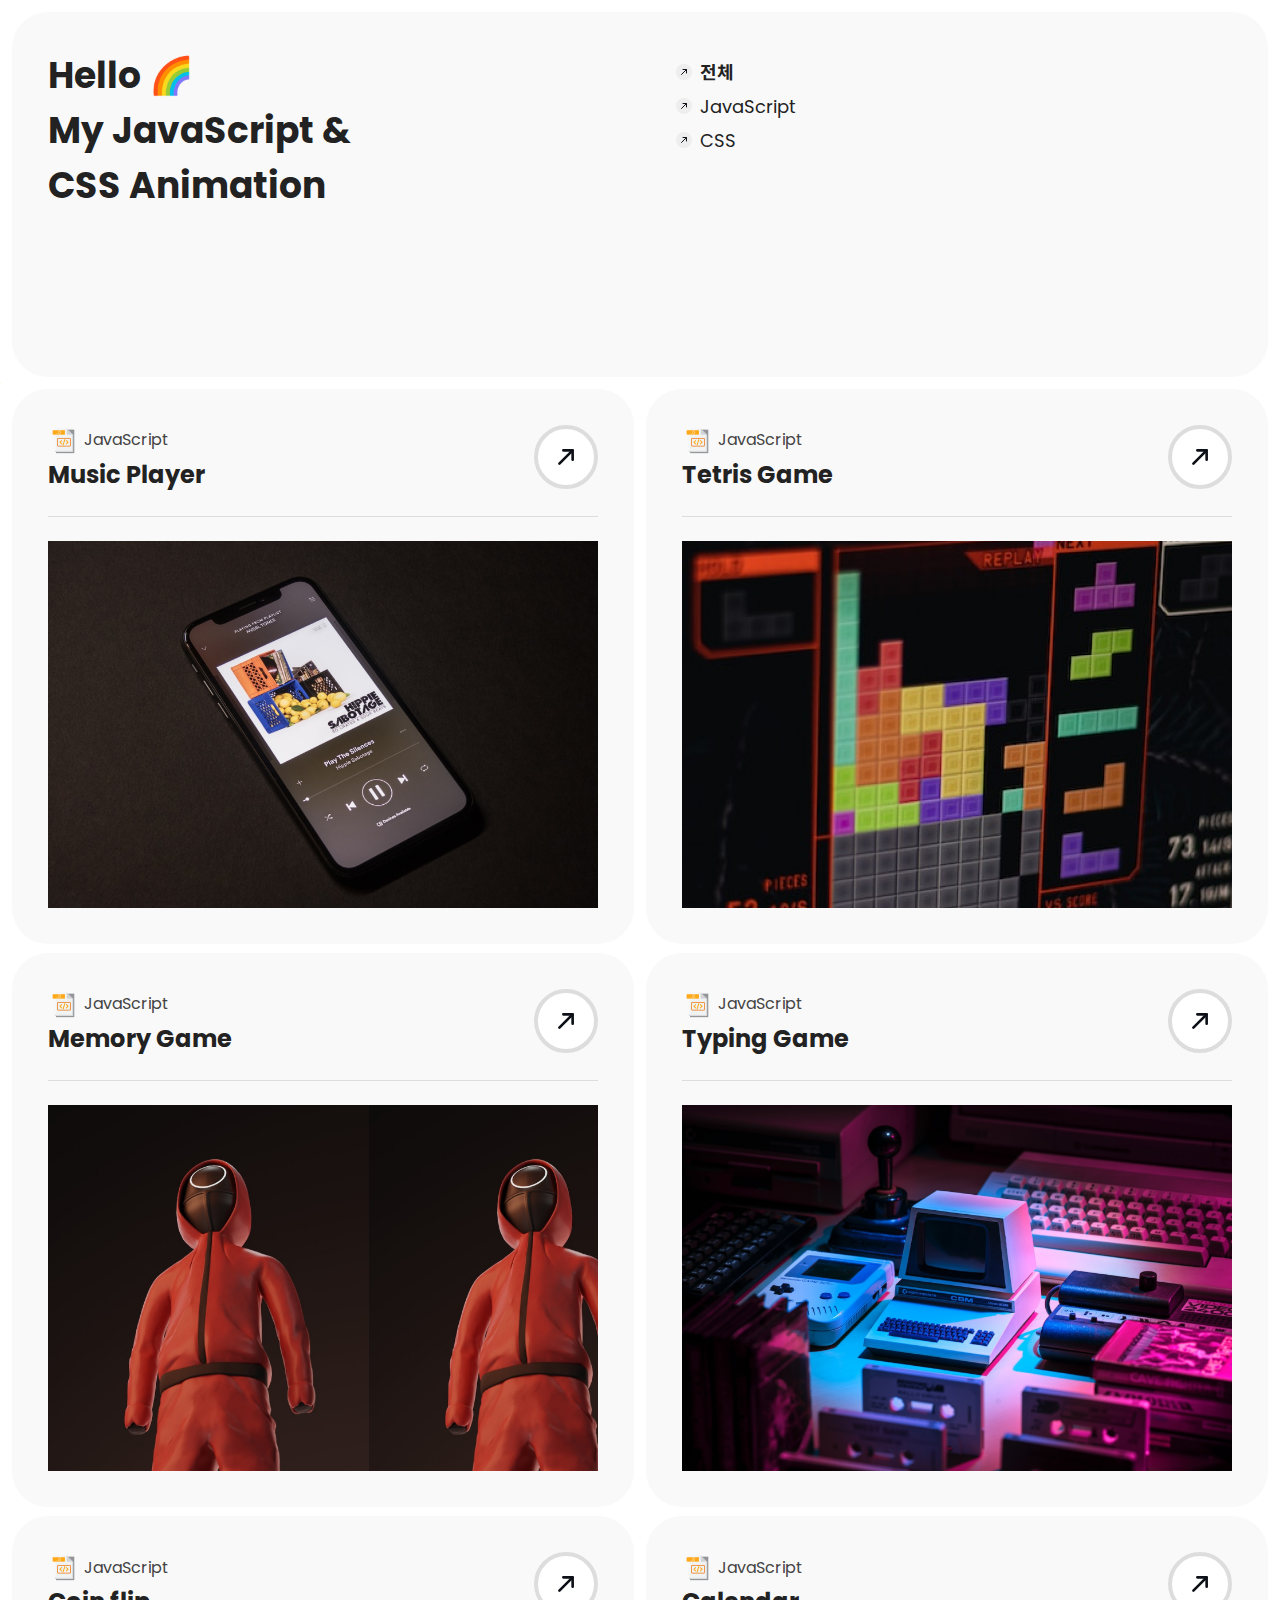
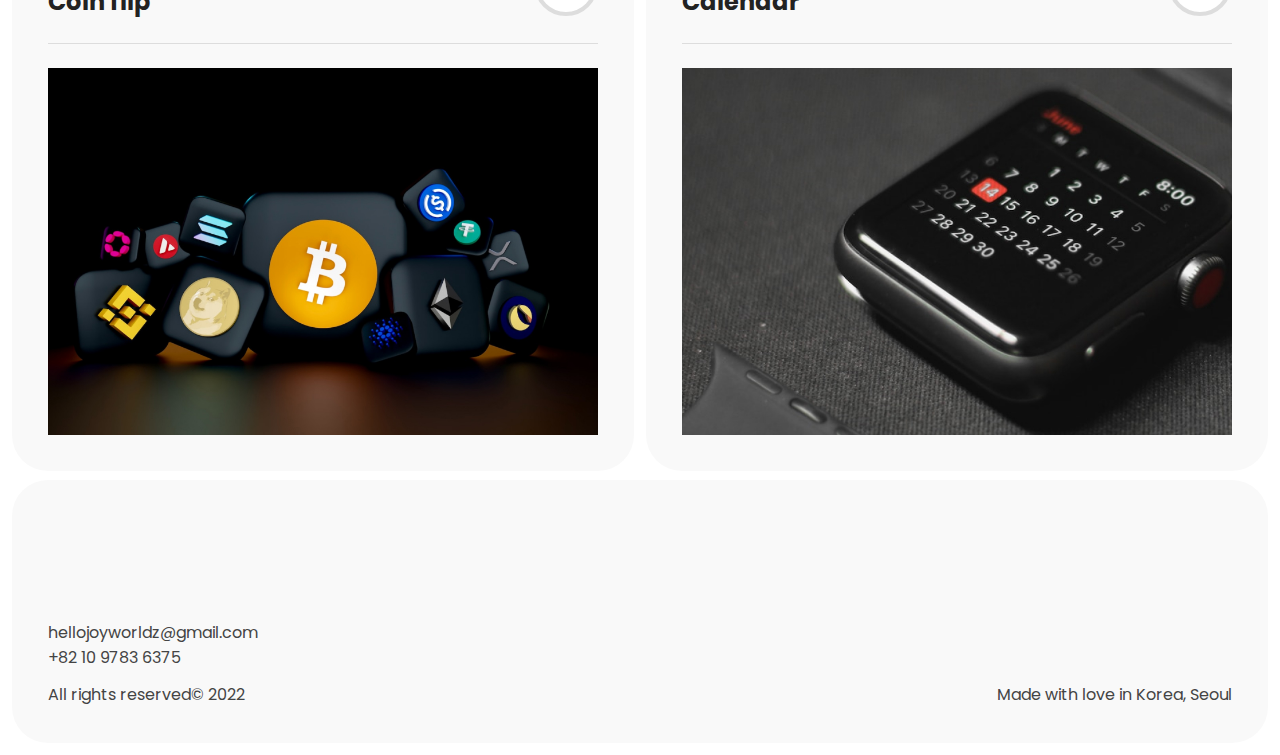
==== jscss/index.html @ 2ea0b948 "22.12.08 15:42" ====
<!DOCTYPE html>
<html lang="ko">
<head>
    <meta charset="UTF-8">
    <meta http-equiv="X-UA-Compatible" content="IE=edge">
    <meta name="viewport" content="width=device-width, initial-scale=1.0">
    <title>JS&CSS 사이트 | 곽선아</title>
    <link rel="shortcut icon" href="favicon.ico" type="image/x-icon">
    <link rel="stylesheet" href="./assets/css/reset.css">
    <link rel="stylesheet" href="./assets/css/common.css">
    <link rel="stylesheet" href="./assets/css/response.css">
</head>
<body>
    <header class="header">
        <h1 class="header__logo">Hello 🌈<br/>My JavaScript &<br/>CSS Animation</h1>
        <!--
        <div class="header__desc">
            <p class="item">작업물 완료 기간(사이트 오픈)은 짧게는 1개월 미만, 길게는 6개월 이상입니다.</p>
            <p class="item">실질적인 작업 기간은 1-5일 이내입니다.</p>
            <p class="item">실무에서 100% 참여한 신규 작업물만 나열하였습니다.</p>
        </div>-->
        <nav class="gnb">
            <div class="gnb__list js-filters-group js-button-group">
                <button type="button" data-filter="*" class="gnb__item active" >전체</button>
                <button type="button" data-filter=".javascript" class="gnb__item" >JavaScript</button>
                <button type="button" data-filter=".css" class="gnb__item" >CSS</button>
            </div>
        </nav>
    </header>

    <main class="main">
        <section class="card__list--type01">
            <h2 class="screenHide">작업물 리스트</h2>
            <ul class="card__list js-list">
                <li class="card__item js-item js" data-category="js">
                    <a href="">
                        <div class="card__header">
                            <span class="card__cate"><i class="cm-icon cm-icon--js"></i> JavaScript</span>
                            <strong class="card__tit">Music Player</strong>
                            <span class="card__view">바로가기</span>
                        </div>
                        <div class="card__body">
                            <div class="card__thumb">
                                <img class="card__thumbImg" src="./assets/img/mainSite__js01.jpg" width="960" height="864074" alt="">
                            </div>
                        </div>
                    </a>
                </li>
                <li class="card__item js-item js" data-category="js">
                    <a href="">
                        <div class="card__header">
                            <span class="card__cate"><i class="cm-icon cm-icon--js"></i> JavaScript</span>
                            <strong class="card__tit">Tetris Game</strong>
                            <span class="card__view">바로가기</span>
                        </div>
                        <div class="card__body">
                            <div class="card__thumb">
                                <img class="card__thumbImg" src="./assets/img/mainSite__js02.jpg" width="960" height="640" alt="">
                            </div>
                        </div>
                    </a>
                </li>
                <li class="card__item js-item js" data-category="js">
                    <a href="">
                        <div class="card__header">
                            <span class="card__cate"><i class="cm-icon cm-icon--js"></i> JavaScript</span>
                            <strong class="card__tit">Memory Game</strong>
                            <span class="card__view">바로가기</span>
                        </div>
                        <div class="card__body">
                            <div class="card__thumb">
                                <img class="card__thumbImg" src="./assets/img/mainSite__js03.jpg" width="960" height="640" alt="">
                            </div>
                        </div>
                    </a>
                </li>
                <li class="card__item js-item js" data-category="js">
                    <a href="">
                        <div class="card__header">
                            <span class="card__cate"><i class="cm-icon cm-icon--js"></i> JavaScript</span>
                            <strong class="card__tit">Typing Game</strong>
                            <span class="card__view">바로가기</span>
                        </div>
                        <div class="card__body">
                            <div class="card__thumb">
                                <img class="card__thumbImg" src="./assets/img/mainSite__js04.jpg" width="960" height="640" alt="">
                            </div>
                        </div>
                    </a>
                </li>
                <li class="card__item js-item js" data-category="js">
                    <a href="">
                        <div class="card__header">
                            <span class="card__cate"><i class="cm-icon cm-icon--js"></i> JavaScript</span>
                            <strong class="card__tit">Coin flip</strong>
                            <span class="card__view">바로가기</span>
                        </div>
                        <div class="card__body">
                            <div class="card__thumb">
                                <img class="card__thumbImg" src="./assets/img/mainSite__js05.jpg" width="960" height="640" alt="">
                            </div>
                        </div>
                    </a>
                </li>
                <li class="card__item js-item js" data-category="js">
                    <a href="">
                        <div class="card__header">
                            <span class="card__cate"><i class="cm-icon cm-icon--js"></i> JavaScript</span>
                            <strong class="card__tit">Calendar</strong>
                            <span class="card__view">바로가기</span>
                        </div>
                        <div class="card__body">
                            <div class="card__thumb">
                                <img class="card__thumbImg" src="./assets/img/mainSite__js06.jpg" width="960" height="640" alt="">
                            </div>
                        </div>
                    </a>
                </li>
            </ul>
        </section>
    </main>

    <footer class="footer">
        <h2 class="footer__header"></h2>
        <div></div>
        <address class="footer__info">
            <span class="item">hellojoyworldz@gmail.com</span>
            <span class="item">+82 10 9783 6375</span>
        </address>
        <div class="footer__copy">
            <span class="item">All rights reserved© 2022</span>
            <span class="item">Made with love in Korea, Seoul</span>
        </div>
    </footer>

    <script src="./assets/js/common.js"></script>
    <script src="./assets/js/global.js"></script>

</body>
</html>
---- jscss/assets/css/common.css ----
@charset "UTF-8";
/* common */
.skipToMain {
  display: block;
  margin-bottom: -1px;
  height: 1px;
  text-align: center;
  overflow: hidden;
}
.skipToMain:focus {
  height: auto;
  margin-bottom: 0;
}

.screenHide {
  position: absolute;
  width: 1px;
  height: 1px;
  line-height: 1px;
  border: 0;
  clip: rect(1px, 1px, 1px 1px);
  overflow: hidden;
}

.in {
  width: 1200px;
  margin: 0 auto;
  box-sizing: border-box;
}

.cm-icon {
  display: inline-block;
  vertical-align: middle;
  width: 32px;
  height: 32px;
  text-indent: -999999px;
  background-repeat: no-repeat;
  background-position: 50% 50%;
  background-size: cover;
}
.cm-icon--react {
  background-image: url(../img/icon_react.png);
}
.cm-icon--vue {
  background-image: url(../img/icon_vue.png);
}
.cm-icon--php {
  background-image: url(../img/icon_php.png);
}
.cm-icon--js {
  background-image: url(../img/icon_js3.png);
}
.cm-icon--css {
  background-image: url(../img/icon_css3.png);
}

/* header */
.header {
  position: relative;
  margin: 12px;
  padding: 36px;
  background: #f9f9f9;
  border-radius: 36px;
  box-sizing: border-box;
}
.header__logo {
  margin-bottom: 128px;
  font-size: 36px;
  color: #222;
}
.header__desc .item {
  position: relative;
  margin-top: 4px;
  padding-left: 24px;
  font-size: 18px;
  color: #444;
}
.header__desc .item::before {
  content: "✓ ";
  position: absolute;
  left: 0;
  font-weight: bold;
  color: #eee;
}

.gnb {
  position: absolute;
  top: 36px;
  left: 50%;
  padding-left: 36px;
}
.gnb__item {
  position: relative;
  display: block;
  margin-top: 16px;
  padding-left: 24px;
  font-size: 18px;
  line-height: 1em;
  color: #222;
  background-color: transparent;
}
.gnb__item::before {
  content: "";
  position: absolute;
  left: 0;
  width: 16px;
  height: 16px;
  background: #eee url(../img/ico--more.svg) no-repeat 50% 50%;
  background-size: 12px 12px;
  border-radius: 50%;
}
.gnb__item.active {
  font-weight: bold;
}

/* footer */
.footer {
  margin: 12px;
  padding: 36px;
  padding-top: 128px;
  background: #f9f9f9;
  border-radius: 36px;
}
.footer__info {
  margin-top: 12px;
}
.footer__info .item {
  display: block;
  font-size: 16px;
  color: #444;
}
.footer__copy {
  display: flex;
  justify-content: space-between;
  margin-top: 12px;
}
.footer__copy .item {
  font-size: 16px;
  color: #444;
}

/* main layout */
/* card list layout */
.card__list--type01 .card__list {
  /*
  display: grid;
  gap: $lyMargin;
  grid-template-rows: repeat(2, minmax(0px, 1fr));
  grid-template-columns: repeat(4, minmax(50px, 1fr));
  */
  margin: -6px 6px;
}
.card__list--type01 .card__item {
  /*
  position: relative;
  grid-area: auto / auto / span 2 / span 2;
  place-self: start;

  width: 100%;
  height: 100%;
  */
  margin: 6px;
  padding: 36px;
  width: calc(50% - 12px);
  background: #f9f9f9;
  border-radius: 36px;
  box-sizing: border-box;
}
.card__list--type01 .card__header {
  position: relative;
  min-height: 64px;
  margin-bottom: 24px;
  padding-bottom: 24px;
  border-bottom: 1px solid #ddd;
}
.card__list--type01 .card__footer {
  margin-top: 24px;
  padding-top: 24px;
  border-top: 1px solid #ddd;
}
.card__list--type01 .card__cate {
  font-size: 16px;
  color: #444;
  line-height: 100%;
}
.card__list--type01 .card__tit {
  display: block;
  font-size: 24px;
  color: #222;
}
.card__list--type01 .card__date {
  display: block;
  font-size: 16px;
  color: #666;
}
.card__list--type01 .card__view {
  position: absolute;
  top: 0;
  right: 0;
  width: 64px;
  height: 64px;
  text-indent: -999999px;
  background: #fff url(../img/ico--more.svg) no-repeat 50% 50%;
  background-size: 32px 32px;
  border: 4px solid #ddd;
  border-radius: 50%;
  transition: background-color 0.2s, border-color 0.2s, box-shadow 0.2s;
  box-sizing: border-box;
  z-index: 1;
}
.card__list--type01 .card__viewLink {
  display: block;
  width: 100%;
  height: 100%;
}
.card__list--type01 .card__view::before {
  content: "";
  display: none;
  position: fixed;
  top: 0;
  right: 0;
  bottom: 0;
  left: 0;
  background-color: rgba(255, 255, 255, 0.9);
  z-index: -1;
}
.card__list--type01 .card__thumb {
  display: block;
  overflow: hidden;
}
.card__list--type01 .card__thumbImg {
  display: block;
  width: 100%;
  height: auto;
  transition: 0.3s;
}
.card__list--type01 .card__type {
  font-size: 0px;
}
.card__list--type01 .card__typeLink {
  display: inline-block;
  vertical-align: middle;
  margin: 4px;
  padding: 10px 16px;
  font-size: 16px;
  line-height: 1em;
  color: #444;
  background: #fff;
  border-radius: 36px;
  transition: 0.3s;
}
.card__list--type01 .card__typeLink::after {
  content: "";
  display: inline-block;
  vertical-align: middle;
  margin-left: 4px;
  width: 24px;
  height: 24px;
  background: #f9f9f9 url(../img/ico--more.svg) no-repeat 50% 50%/16px 16px;
  border-radius: 50%;
  transition: 0.3s;
}
.card__list--type01 .card__typeLink:hover {
  background: #eee;
}
.card__list--type01 .card__typeLink:hover::after {
  background-color: #fff;
}
.card__list--type01 .card__item:hover .card__header {
  border-color: #eee;
}
.card__list--type01 .card__item:hover .card__footer {
  border-color: #eee;
}
.card__list--type01 .card__item:hover .card__view {
  border-color: #eee;
}
.card__list--type01 .card__item:hover .card__thumbImg {
  transform: scale(1.1);
}
---- jscss/assets/css/response.css ----
@media (max-width: 860px) {
  .in {
    width: auto;
  }
  .cm-icon {
    width: 24px;
    height: 24px;
  }
  /* header */
  .header {
    margin: 8px;
    padding: 32px;
  }
  .header__logo {
    margin-bottom: 8px;
    font-size: 32px;
  }
  .header__desc .item {
    font-size: 16px;
  }
  .gnb {
    position: relative;
    top: 0;
    left: 0;
    padding-left: 0;
    margin-top: 128px;
  }
  .gnb__item {
    font-size: 16px;
  }
  /* footer */
  .footer {
    margin: 8px;
    padding: 32px;
    padding-top: 128px;
  }
  .footer__info {
    margin-top: 8px;
  }
  .footer__info .item {
    font-size: 14px;
  }
  .footer__copy {
    flex-direction: column;
    margin-top: 8px;
  }
  .footer__copy .item {
    font-size: 14px;
  }
  /* main layout */
  .main__section {
    margin: 8px;
  }
  /* card list layout */
  .card__list--type01 {
    margin: 8px;
  }
  .card__list--type01 .card__header {
    min-height: auto;
    margin-bottom: 16x;
    padding-bottom: 16px;
  }
  .card__list--type01 .card__list {
    margin: -8px 0 0;
  }
  .card__list--type01 .card__item {
    width: 100%;
    margin: 8px 0;
    padding: 32px;
  }
  .card__list--type01 .card__cate {
    font-size: 14px;
  }
  .card__list--type01 .card__tit {
    font-size: 20px;
  }
  .card__list--type01 .card__date {
    font-size: 14px;
  }
  .card__list--type01 .card__view {
    width: 48px;
    height: 48px;
    background-size: 24px 24px;
  }
  .card__list--type01 .card__typeLink {
    font-size: 14px;
  }
  .card__list--type01 .card__footer {
    margin-top: 16px;
    padding-top: 16px;
  }
}
@media (max-width: 360px) {
  /* card list layout */
  .card__list--type01 .card__view {
    display: none;
  }
}
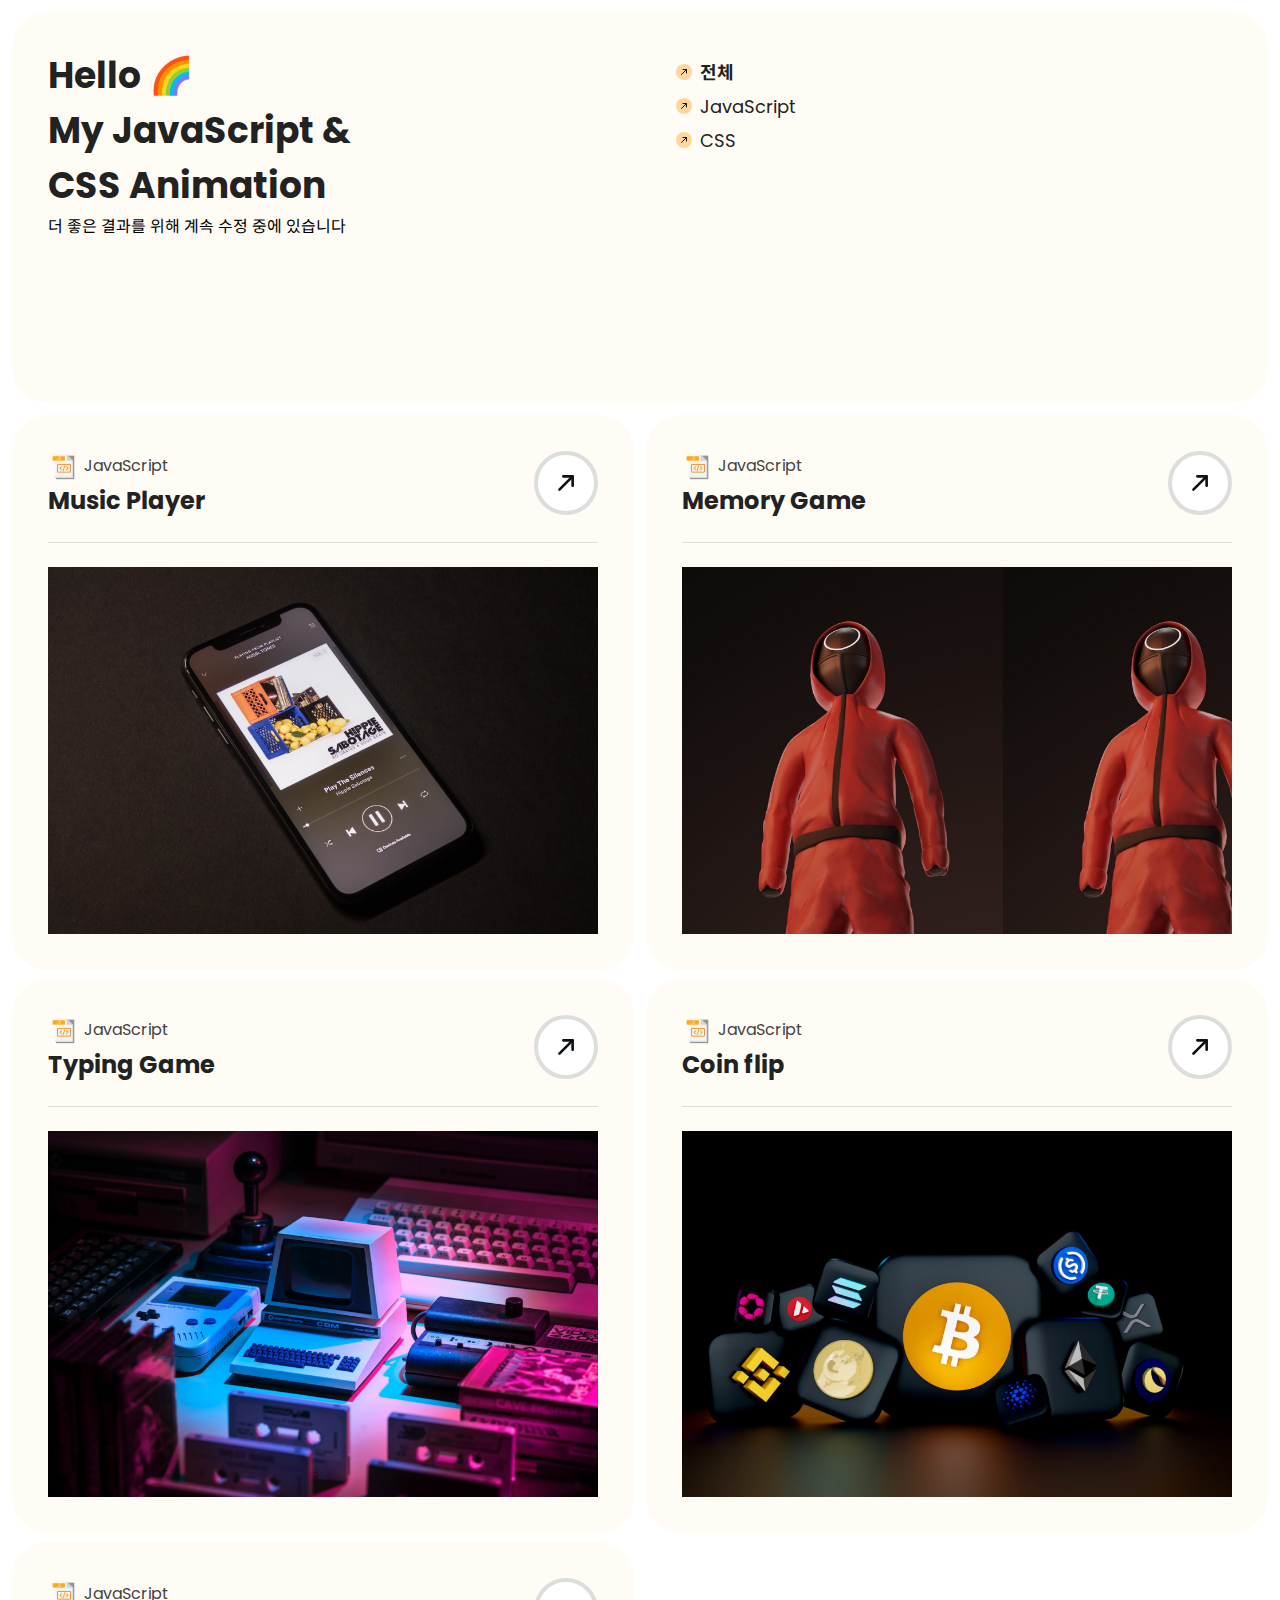
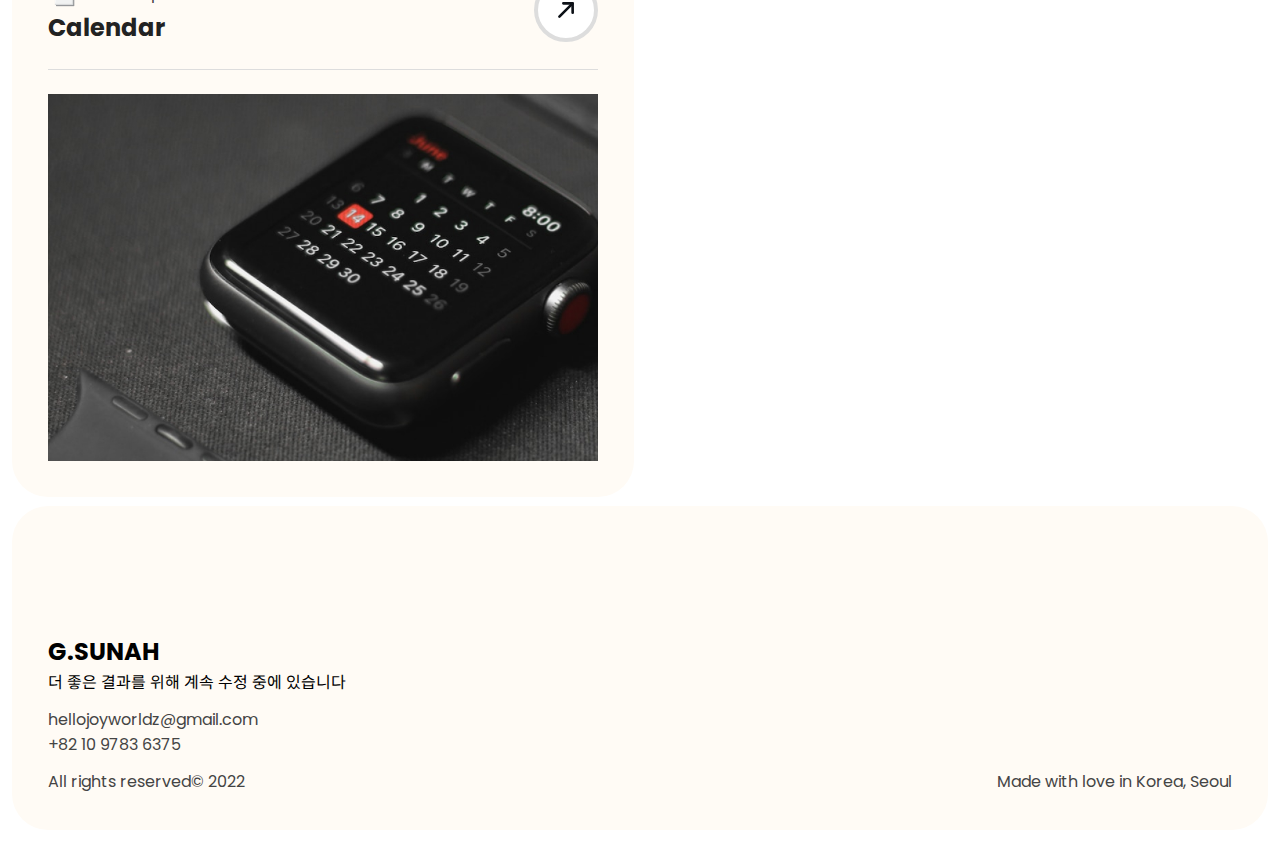
==== commit ce9bd5bb: "layout finish" ====
--- a/jscss/index.html
+++ b/jscss/index.html
@@ -12,13 +12,17 @@
 </head>
 <body>
     <header class="header">
-        <h1 class="header__logo">Hello 🌈<br/>My JavaScript &<br/>CSS Animation</h1>
+        <div class="header__top">
+            <h1 class="header__logo">Hello 🌈<br/>My JavaScript &<br/>CSS Animation</h1>
+            <p>더 좋은 결과를 위해 계속 수정 중에 있습니다</p>
+        </div>
         <!--
         <div class="header__desc">
             <p class="item">작업물 완료 기간(사이트 오픈)은 짧게는 1개월 미만, 길게는 6개월 이상입니다.</p>
             <p class="item">실질적인 작업 기간은 1-5일 이내입니다.</p>
             <p class="item">실무에서 100% 참여한 신규 작업물만 나열하였습니다.</p>
         </div>-->
+        
         <nav class="gnb">
             <div class="gnb__list js-filters-group js-button-group">
                 <button type="button" data-filter="*" class="gnb__item active" >전체</button>
@@ -33,7 +37,7 @@
             <h2 class="screenHide">작업물 리스트</h2>
             <ul class="card__list js-list">
                 <li class="card__item js-item js" data-category="js">
-                    <a href="">
+                    <a href="https://hellojoyworldz.github.io/myJS/game/music" target="_blank">
                         <div class="card__header">
                             <span class="card__cate"><i class="cm-icon cm-icon--js"></i> JavaScript</span>
                             <strong class="card__tit">Music Player</strong>
@@ -46,6 +50,7 @@
                         </div>
                     </a>
                 </li>
+                <!--
                 <li class="card__item js-item js" data-category="js">
                     <a href="">
                         <div class="card__header">
@@ -60,8 +65,9 @@
                         </div>
                     </a>
                 </li>
+                -->
                 <li class="card__item js-item js" data-category="js">
-                    <a href="">
+                    <a href="https://hellojoyworldz.github.io/myJS/game/memory" target="_blank">
                         <div class="card__header">
                             <span class="card__cate"><i class="cm-icon cm-icon--js"></i> JavaScript</span>
                             <strong class="card__tit">Memory Game</strong>
@@ -75,7 +81,7 @@
                     </a>
                 </li>
                 <li class="card__item js-item js" data-category="js">
-                    <a href="">
+                    <a href="https://hellojoyworldz.github.io/myJS/game/typing" target="_blank">
                         <div class="card__header">
                             <span class="card__cate"><i class="cm-icon cm-icon--js"></i> JavaScript</span>
                             <strong class="card__tit">Typing Game</strong>
@@ -89,7 +95,7 @@
                     </a>
                 </li>
                 <li class="card__item js-item js" data-category="js">
-                    <a href="">
+                    <a href="https://hellojoyworldz.github.io/myJS/game/coin" target="_blank">
                         <div class="card__header">
                             <span class="card__cate"><i class="cm-icon cm-icon--js"></i> JavaScript</span>
                             <strong class="card__tit">Coin flip</strong>
@@ -103,7 +109,7 @@
                     </a>
                 </li>
                 <li class="card__item js-item js" data-category="js">
-                    <a href="">
+                    <a href="https://hellojoyworldz.github.io/myJS/game/calendar" target="_blank">
                         <div class="card__header">
                             <span class="card__cate"><i class="cm-icon cm-icon--js"></i> JavaScript</span>
                             <strong class="card__tit">Calendar</strong>
@@ -121,8 +127,8 @@
     </main>
 
     <footer class="footer">
-        <h2 class="footer__header"></h2>
-        <div></div>
+        <h2 class="footer__header">G.SUNAH</h2>
+        <div class="footer__desc">더 좋은 결과를 위해 계속 수정 중에 있습니다</div>
         <address class="footer__info">
             <span class="item">hellojoyworldz@gmail.com</span>
             <span class="item">+82 10 9783 6375</span>
--- a/jscss/assets/css/common.css
+++ b/jscss/assets/css/common.css
@@ -59,12 +59,14 @@
   position: relative;
   margin: 12px;
   padding: 36px;
-  background: #f9f9f9;
-  border-radius: 36px;
-  box-sizing: border-box;
+  background: #fffbf5;
+  border-radius: 36px;
+  box-sizing: border-box;
+}
+.header__top {
+  margin-bottom: 128px;
 }
 .header__logo {
-  margin-bottom: 128px;
   font-size: 36px;
   color: #222;
 }
@@ -80,7 +82,7 @@
   position: absolute;
   left: 0;
   font-weight: bold;
-  color: #eee;
+  color: #ffd69c;
 }
 
 .gnb {
@@ -105,7 +107,7 @@
   left: 0;
   width: 16px;
   height: 16px;
-  background: #eee url(../img/ico--more.svg) no-repeat 50% 50%;
+  background: #ffd69c url(../img/ico--more.svg) no-repeat 50% 50%;
   background-size: 12px 12px;
   border-radius: 50%;
 }
@@ -118,7 +120,7 @@
   margin: 12px;
   padding: 36px;
   padding-top: 128px;
-  background: #f9f9f9;
+  background: #fffbf5;
   border-radius: 36px;
 }
 .footer__info {
@@ -162,7 +164,7 @@
   margin: 6px;
   padding: 36px;
   width: calc(50% - 12px);
-  background: #f9f9f9;
+  background: #fffbf5;
   border-radius: 36px;
   box-sizing: border-box;
 }
@@ -256,24 +258,24 @@
   margin-left: 4px;
   width: 24px;
   height: 24px;
-  background: #f9f9f9 url(../img/ico--more.svg) no-repeat 50% 50%/16px 16px;
+  background: #fffbf5 url(../img/ico--more.svg) no-repeat 50% 50%/16px 16px;
   border-radius: 50%;
   transition: 0.3s;
 }
 .card__list--type01 .card__typeLink:hover {
-  background: #eee;
+  background: #ffd69c;
 }
 .card__list--type01 .card__typeLink:hover::after {
   background-color: #fff;
 }
 .card__list--type01 .card__item:hover .card__header {
-  border-color: #eee;
+  border-color: #ffd69c;
 }
 .card__list--type01 .card__item:hover .card__footer {
-  border-color: #eee;
+  border-color: #ffd69c;
 }
 .card__list--type01 .card__item:hover .card__view {
-  border-color: #eee;
+  border-color: #ffd69c;
 }
 .card__list--type01 .card__item:hover .card__thumbImg {
   transform: scale(1.1);
--- a/jscss/assets/css/response.css
+++ b/jscss/assets/css/response.css
@@ -11,8 +11,10 @@
     margin: 8px;
     padding: 32px;
   }
+  .header__top {
+    margin-bottom: 8px;
+  }
   .header__logo {
-    margin-bottom: 8px;
     font-size: 32px;
   }
   .header__desc .item {
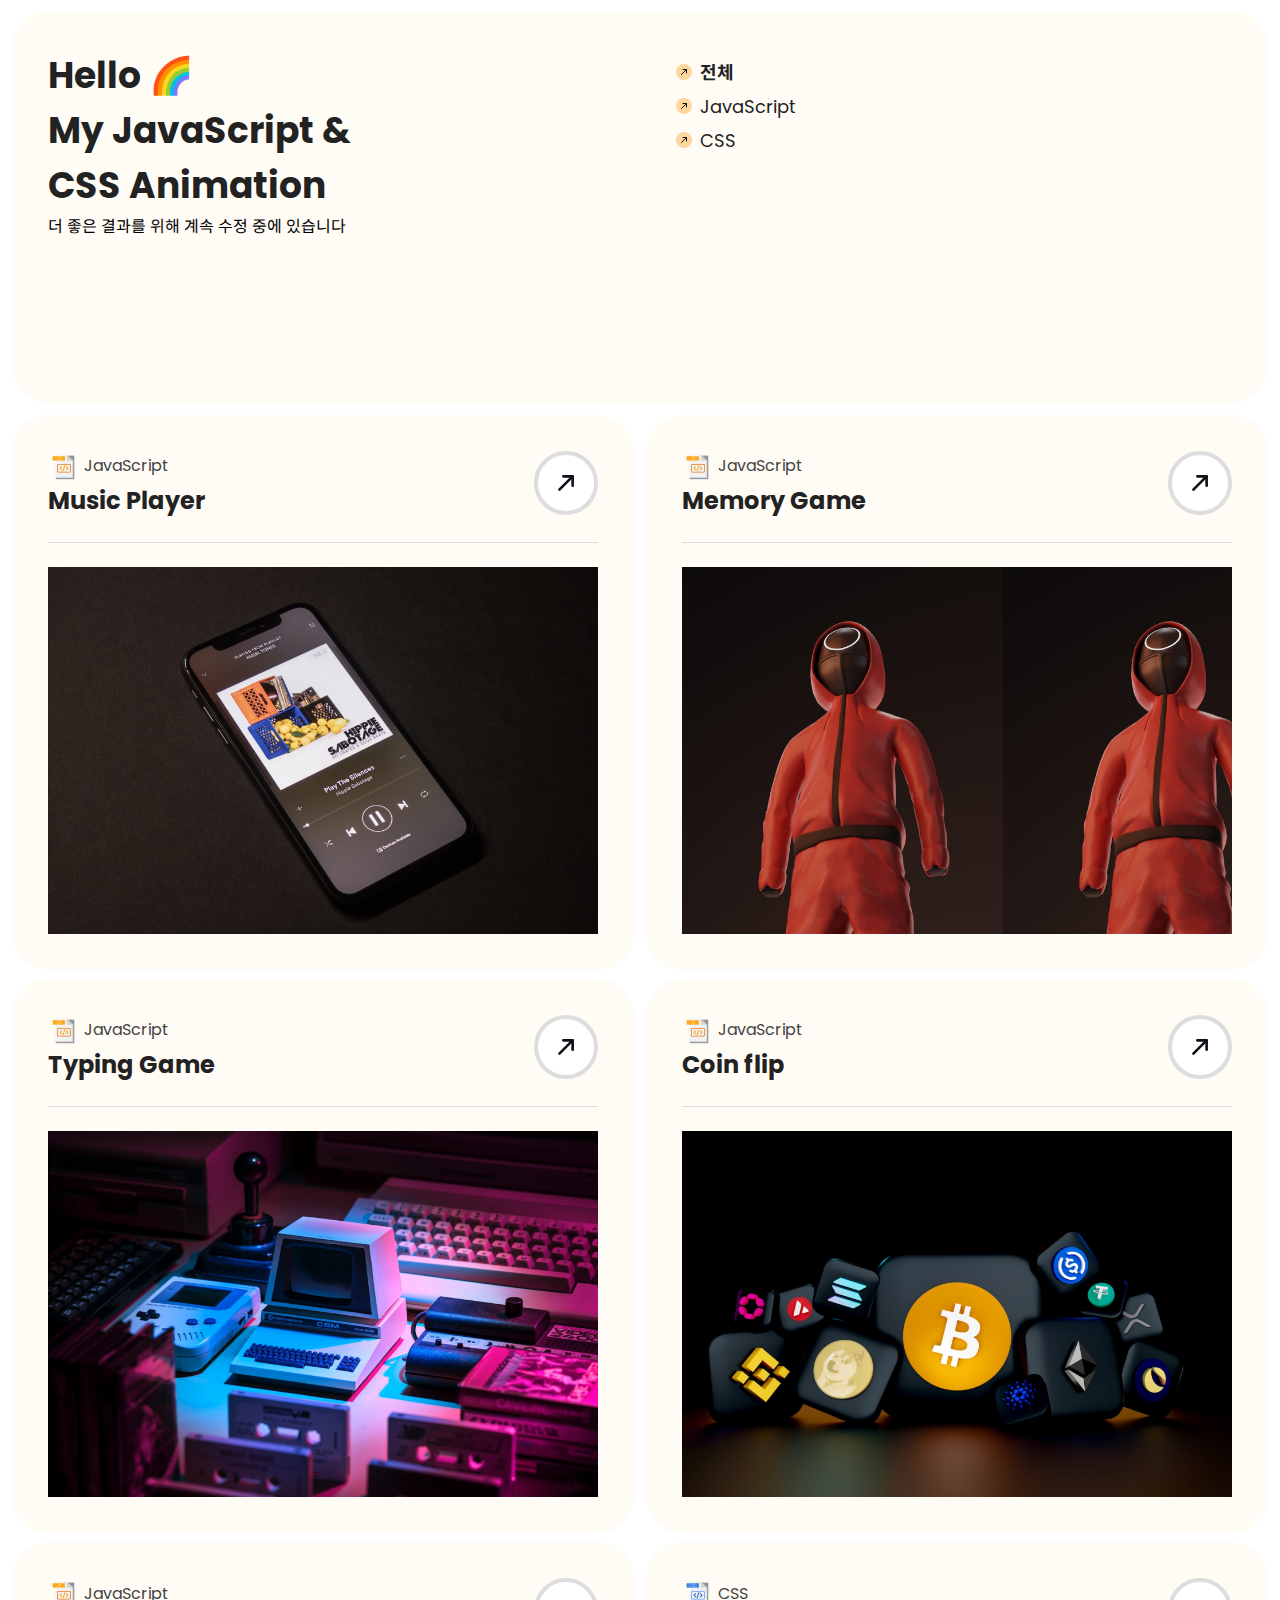
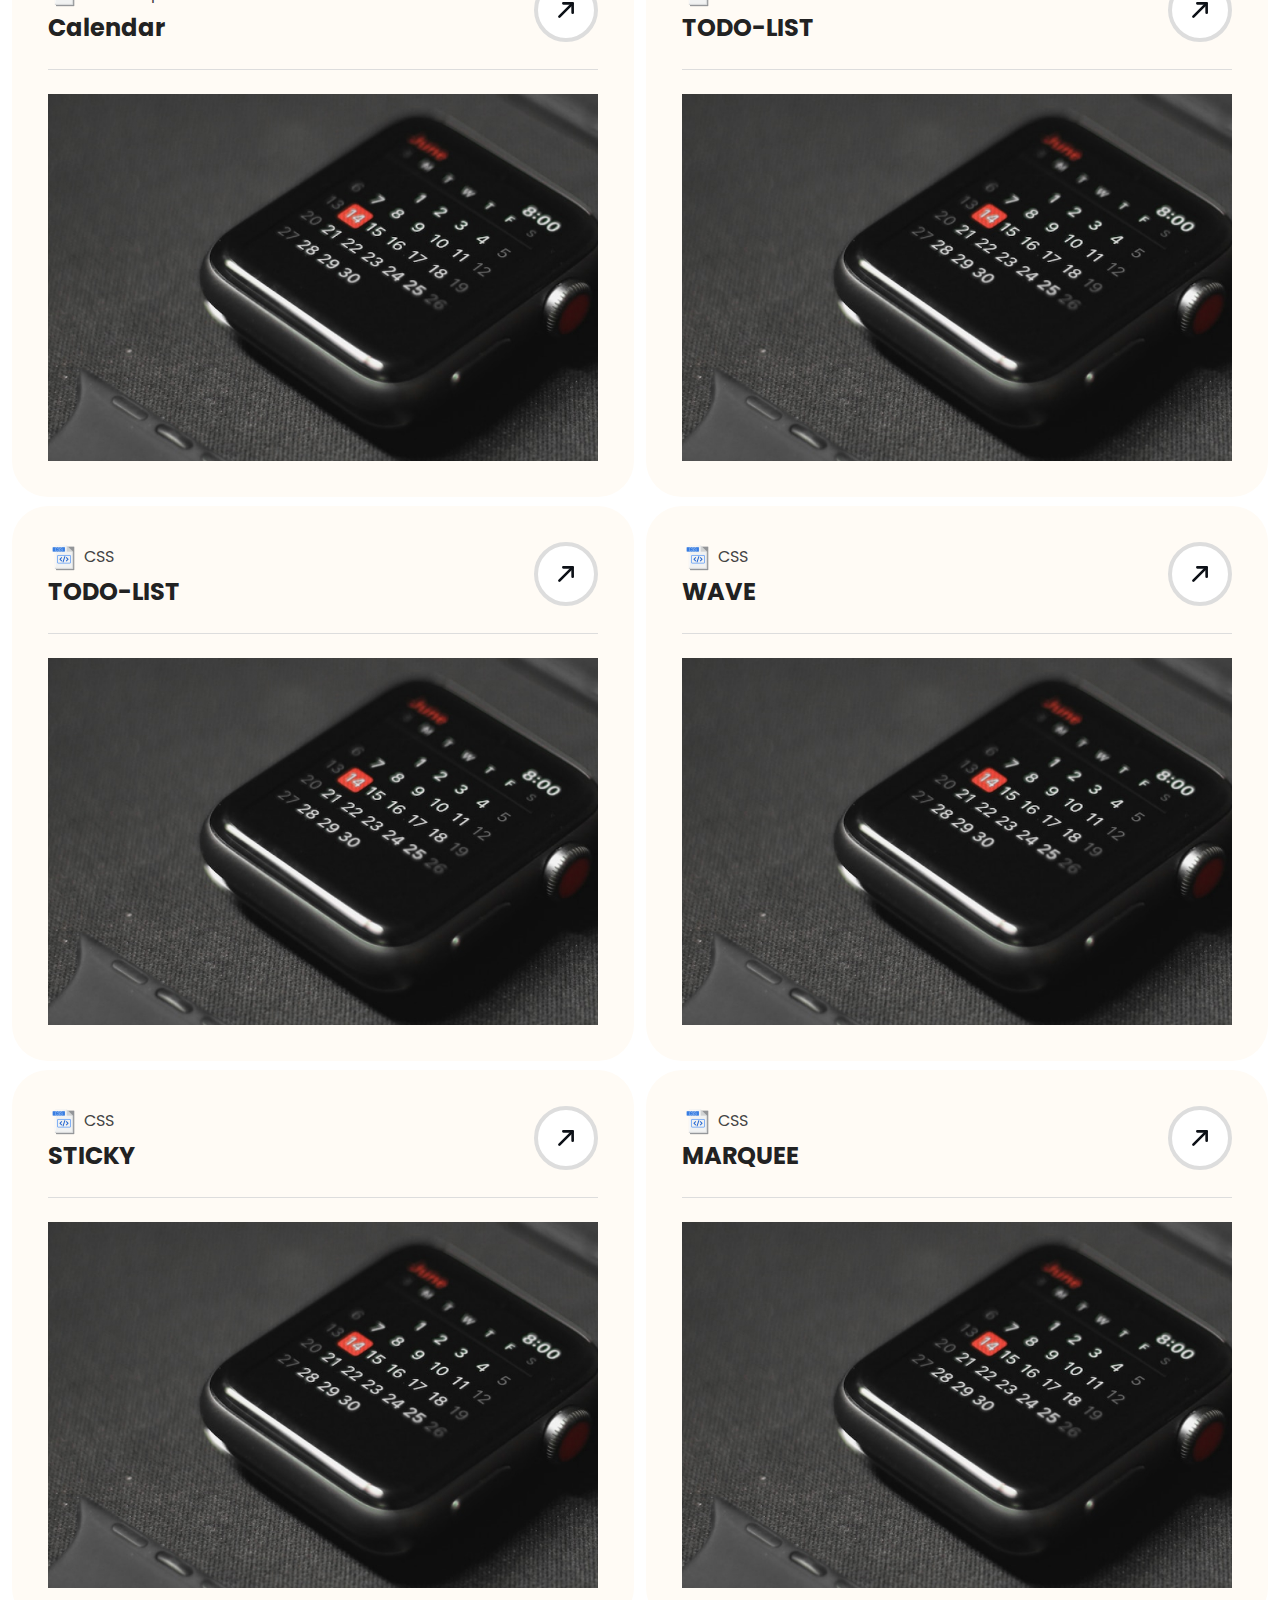
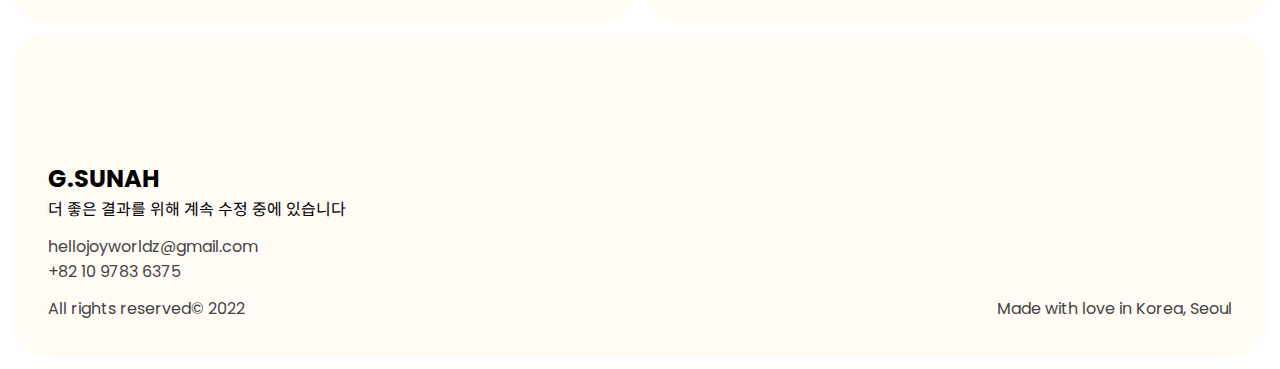
==== commit a891c3f2: "css update" ====
--- a/jscss/index.html
+++ b/jscss/index.html
@@ -122,6 +122,81 @@
                         </div>
                     </a>
                 </li>
+
+                <li class="card__item js-item css" data-category="css">
+                    <a href="https://hellojoyworldz.github.io/myCSS/animation/todo" target="_blank">
+                        <div class="card__header">
+                            <span class="card__cate"><i class="cm-icon cm-icon--css"></i> CSS</span>
+                            <strong class="card__tit">TODO-LIST</strong>
+                            <span class="card__view">바로가기</span>
+                        </div>
+                        <div class="card__body">
+                            <div class="card__thumb">
+                                <img class="card__thumbImg" src="./assets/img/mainSite__js06.jpg" width="960" height="640" alt="">
+                            </div>
+                        </div>
+                    </a>
+                </li>
+
+                <li class="card__item js-item css" data-category="css">
+                    <a href="https://hellojoyworldz.github.io/myCSS/animation/todo" target="_blank">
+                        <div class="card__header">
+                            <span class="card__cate"><i class="cm-icon cm-icon--css"></i> CSS</span>
+                            <strong class="card__tit">TODO-LIST</strong>
+                            <span class="card__view">바로가기</span>
+                        </div>
+                        <div class="card__body">
+                            <div class="card__thumb">
+                                <img class="card__thumbImg" src="./assets/img/mainSite__js06.jpg" width="960" height="640" alt="">
+                            </div>
+                        </div>
+                    </a>
+                </li>
+
+                <li class="card__item js-item css" data-category="css">
+                    <a href="https://hellojoyworldz.github.io/myCSS/animation/wave" target="_blank">
+                        <div class="card__header">
+                            <span class="card__cate"><i class="cm-icon cm-icon--css"></i> CSS</span>
+                            <strong class="card__tit">WAVE</strong>
+                            <span class="card__view">바로가기</span>
+                        </div>
+                        <div class="card__body">
+                            <div class="card__thumb">
+                                <img class="card__thumbImg" src="./assets/img/mainSite__js06.jpg" width="960" height="640" alt="">
+                            </div>
+                        </div>
+                    </a>
+                </li>
+
+                <li class="card__item js-item css" data-category="css">
+                    <a href="https://hellojoyworldz.github.io/myCSS/animation/sticky" target="_blank">
+                        <div class="card__header">
+                            <span class="card__cate"><i class="cm-icon cm-icon--css"></i> CSS</span>
+                            <strong class="card__tit">STICKY</strong>
+                            <span class="card__view">바로가기</span>
+                        </div>
+                        <div class="card__body">
+                            <div class="card__thumb">
+                                <img class="card__thumbImg" src="./assets/img/mainSite__js06.jpg" width="960" height="640" alt="">
+                            </div>
+                        </div>
+                    </a>
+                </li>
+
+                <li class="card__item js-item css" data-category="css">
+                    <a href="https://hellojoyworldz.github.io/myCSS/animation/marquee" target="_blank">
+                        <div class="card__header">
+                            <span class="card__cate"><i class="cm-icon cm-icon--css"></i> CSS</span>
+                            <strong class="card__tit">MARQUEE</strong>
+                            <span class="card__view">바로가기</span>
+                        </div>
+                        <div class="card__body">
+                            <div class="card__thumb">
+                                <img class="card__thumbImg" src="./assets/img/mainSite__js06.jpg" width="960" height="640" alt="">
+                            </div>
+                        </div>
+                    </a>
+                </li>
             </ul>
         </section>
     </main>
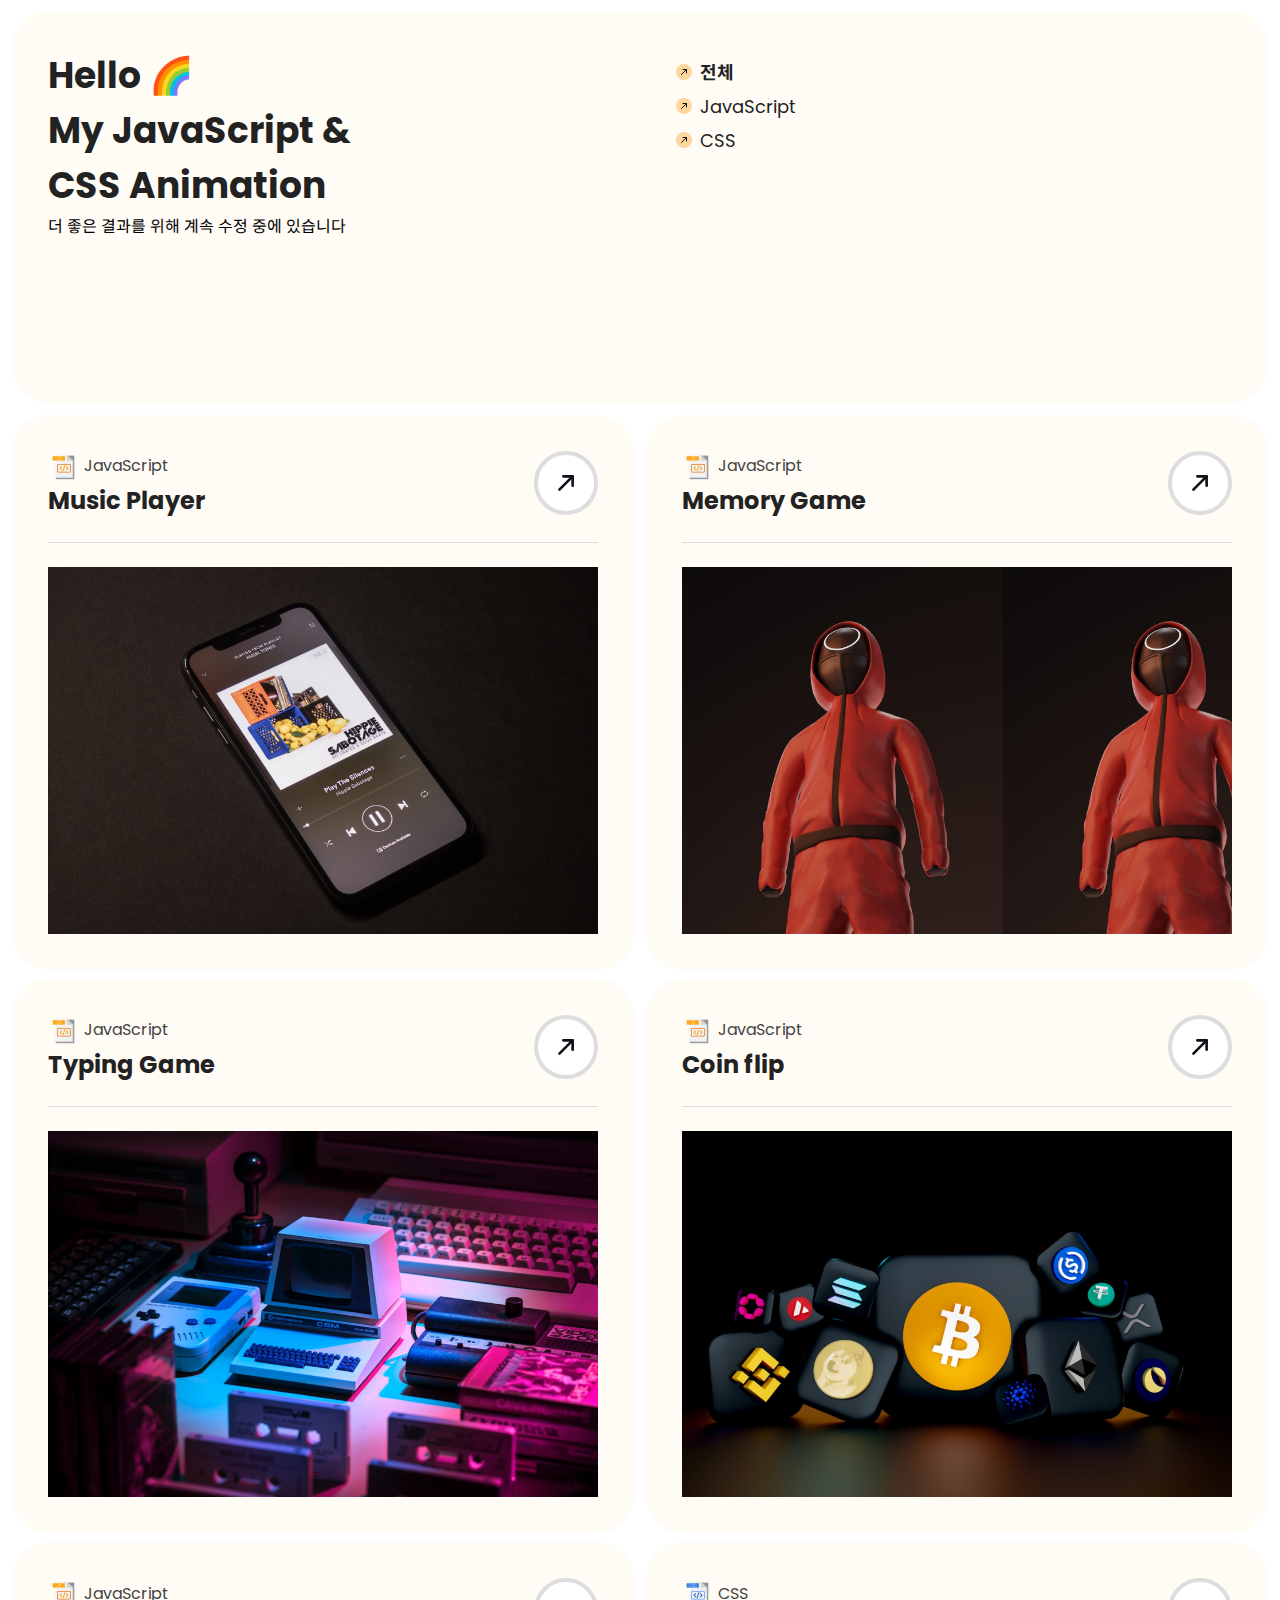
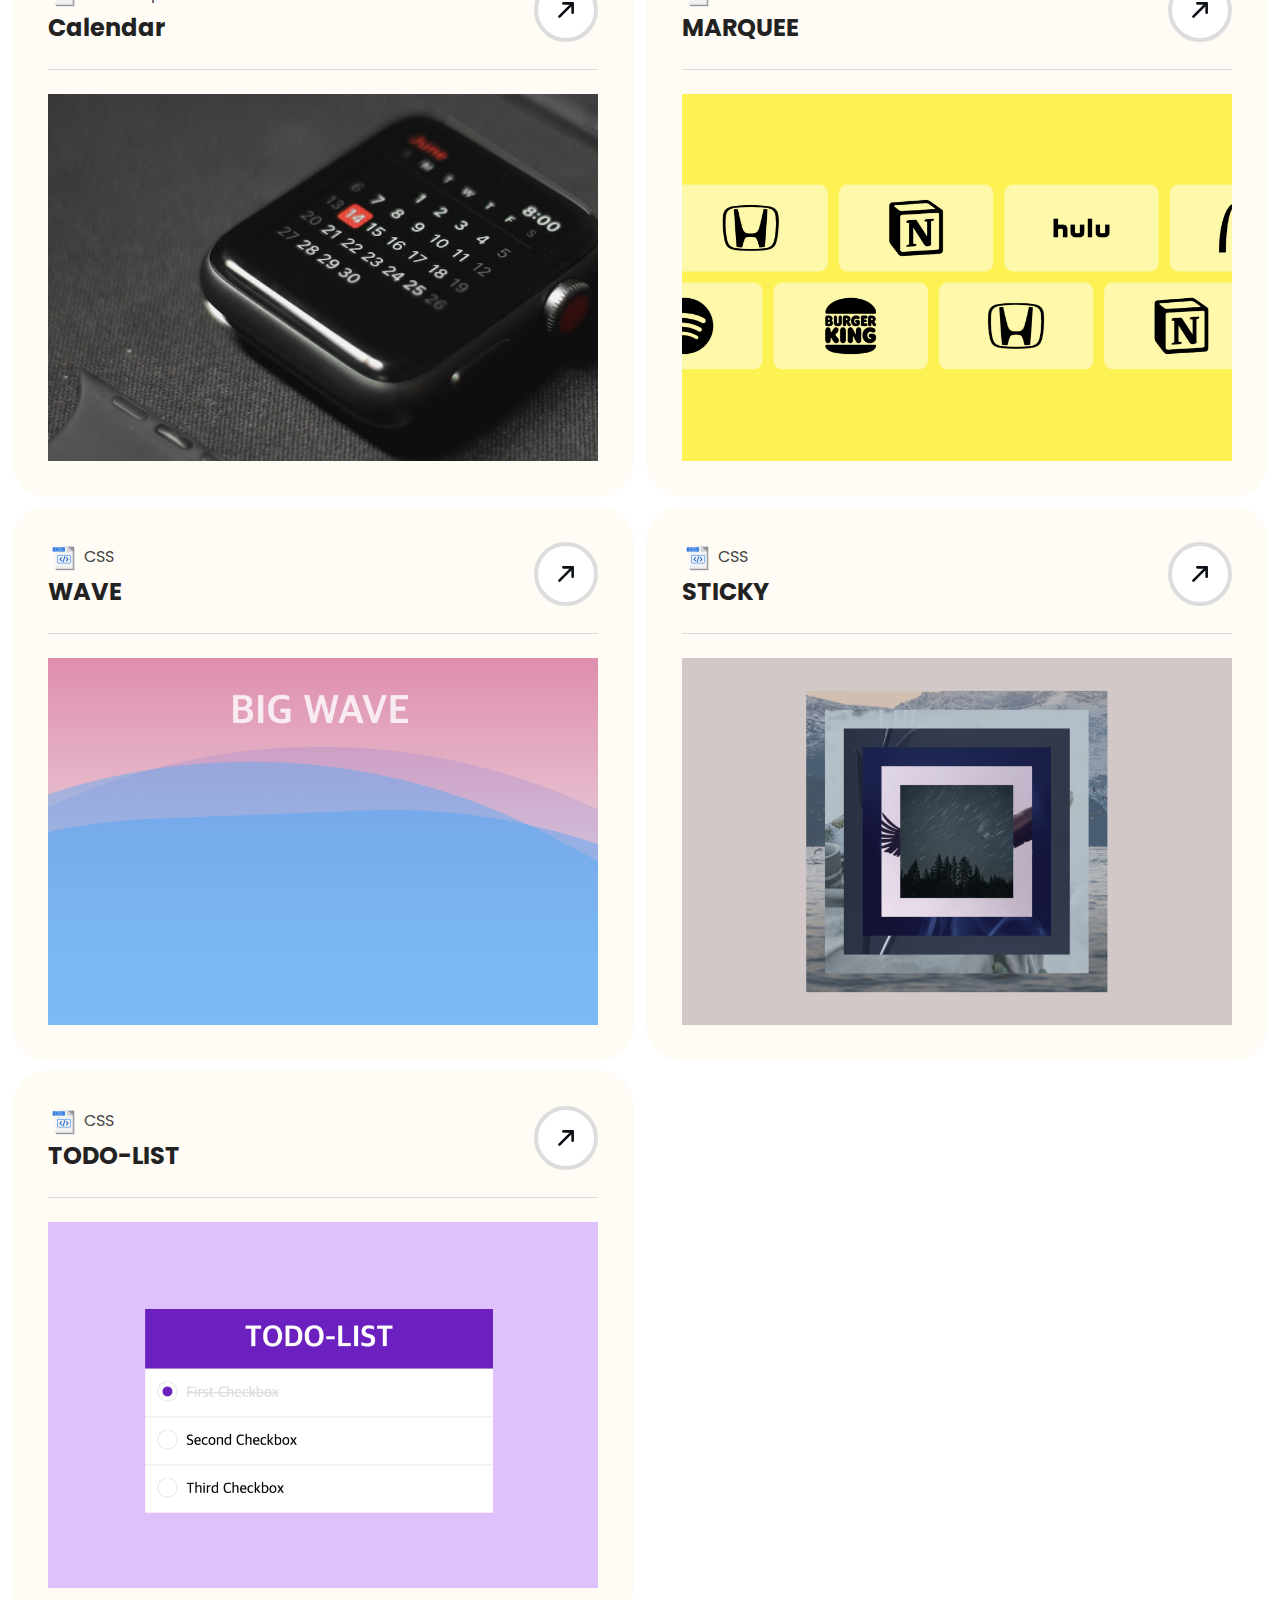
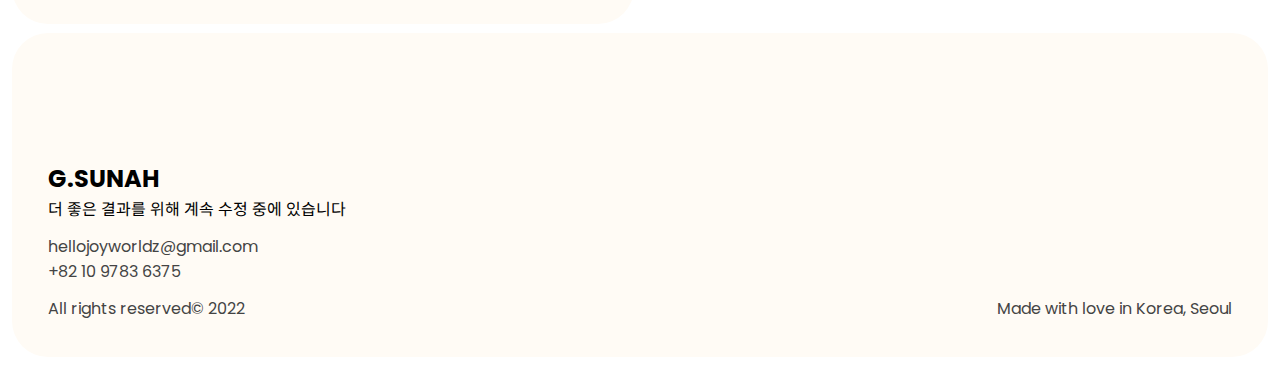
==== commit 95a375fc: "react update" ====
--- a/jscss/index.html
+++ b/jscss/index.html
@@ -122,7 +122,52 @@
                         </div>
                     </a>
                 </li>
-
+                
+                <li class="card__item js-item css" data-category="css">
+                    <a href="https://hellojoyworldz.github.io/myCSS/animation/marquee" target="_blank">
+                        <div class="card__header">
+                            <span class="card__cate"><i class="cm-icon cm-icon--css"></i> CSS</span>
+                            <strong class="card__tit">MARQUEE</strong>
+                            <span class="card__view">바로가기</span>
+                        </div>
+                        <div class="card__body">
+                            <div class="card__thumb">
+                                <img class="card__thumbImg" src="./assets/img/mainSite__css01.jpg" width="960" height="640" alt="">
+                            </div>
+                        </div>
+                    </a>
+                </li>
+
+                <li class="card__item js-item css" data-category="css">
+                    <a href="https://hellojoyworldz.github.io/myCSS/animation/wave" target="_blank">
+                        <div class="card__header">
+                            <span class="card__cate"><i class="cm-icon cm-icon--css"></i> CSS</span>
+                            <strong class="card__tit">WAVE</strong>
+                            <span class="card__view">바로가기</span>
+                        </div>
+                        <div class="card__body">
+                            <div class="card__thumb">
+                                <img class="card__thumbImg" src="./assets/img/mainSite__css02.jpg" width="960" height="640" alt="">
+                            </div>
+                        </div>
+                    </a>
+                </li>
+                
+                <li class="card__item js-item css" data-category="css">
+                    <a href="https://hellojoyworldz.github.io/myCSS/animation/sticky" target="_blank">
+                        <div class="card__header">
+                            <span class="card__cate"><i class="cm-icon cm-icon--css"></i> CSS</span>
+                            <strong class="card__tit">STICKY</strong>
+                            <span class="card__view">바로가기</span>
+                        </div>
+                        <div class="card__body">
+                            <div class="card__thumb">
+                                <img class="card__thumbImg" src="./assets/img/mainSite__css03.jpg" width="960" height="640" alt="">
+                            </div>
+                        </div>
+                    </a>
+                </li>
+                
                 <li class="card__item js-item css" data-category="css">
                     <a href="https://hellojoyworldz.github.io/myCSS/animation/todo" target="_blank">
                         <div class="card__header">
@@ -132,71 +177,12 @@
                         </div>
                         <div class="card__body">
                             <div class="card__thumb">
-                                <img class="card__thumbImg" src="./assets/img/mainSite__js06.jpg" width="960" height="640" alt="">
-                            </div>
-                        </div>
-                    </a>
-                </li>
-
-                <li class="card__item js-item css" data-category="css">
-                    <a href="https://hellojoyworldz.github.io/myCSS/animation/todo" target="_blank">
-                        <div class="card__header">
-                            <span class="card__cate"><i class="cm-icon cm-icon--css"></i> CSS</span>
-                            <strong class="card__tit">TODO-LIST</strong>
-                            <span class="card__view">바로가기</span>
-                        </div>
-                        <div class="card__body">
-                            <div class="card__thumb">
-                                <img class="card__thumbImg" src="./assets/img/mainSite__js06.jpg" width="960" height="640" alt="">
-                            </div>
-                        </div>
-                    </a>
-                </li>
-
-                <li class="card__item js-item css" data-category="css">
-                    <a href="https://hellojoyworldz.github.io/myCSS/animation/wave" target="_blank">
-                        <div class="card__header">
-                            <span class="card__cate"><i class="cm-icon cm-icon--css"></i> CSS</span>
-                            <strong class="card__tit">WAVE</strong>
-                            <span class="card__view">바로가기</span>
-                        </div>
-                        <div class="card__body">
-                            <div class="card__thumb">
-                                <img class="card__thumbImg" src="./assets/img/mainSite__js06.jpg" width="960" height="640" alt="">
-                            </div>
-                        </div>
-                    </a>
-                </li>
-
-                <li class="card__item js-item css" data-category="css">
-                    <a href="https://hellojoyworldz.github.io/myCSS/animation/sticky" target="_blank">
-                        <div class="card__header">
-                            <span class="card__cate"><i class="cm-icon cm-icon--css"></i> CSS</span>
-                            <strong class="card__tit">STICKY</strong>
-                            <span class="card__view">바로가기</span>
-                        </div>
-                        <div class="card__body">
-                            <div class="card__thumb">
-                                <img class="card__thumbImg" src="./assets/img/mainSite__js06.jpg" width="960" height="640" alt="">
-                            </div>
-                        </div>
-                    </a>
-                </li>
-
-                <li class="card__item js-item css" data-category="css">
-                    <a href="https://hellojoyworldz.github.io/myCSS/animation/marquee" target="_blank">
-                        <div class="card__header">
-                            <span class="card__cate"><i class="cm-icon cm-icon--css"></i> CSS</span>
-                            <strong class="card__tit">MARQUEE</strong>
-                            <span class="card__view">바로가기</span>
-                        </div>
-                        <div class="card__body">
-                            <div class="card__thumb">
-                                <img class="card__thumbImg" src="./assets/img/mainSite__js06.jpg" width="960" height="640" alt="">
-                            </div>
-                        </div>
-                    </a>
-                </li>
+                                <img class="card__thumbImg" src="./assets/img/mainSite__css04.jpg" width="960" height="640" alt="">
+                            </div>
+                        </div>
+                    </a>
+                </li>
+
             </ul>
         </section>
     </main>
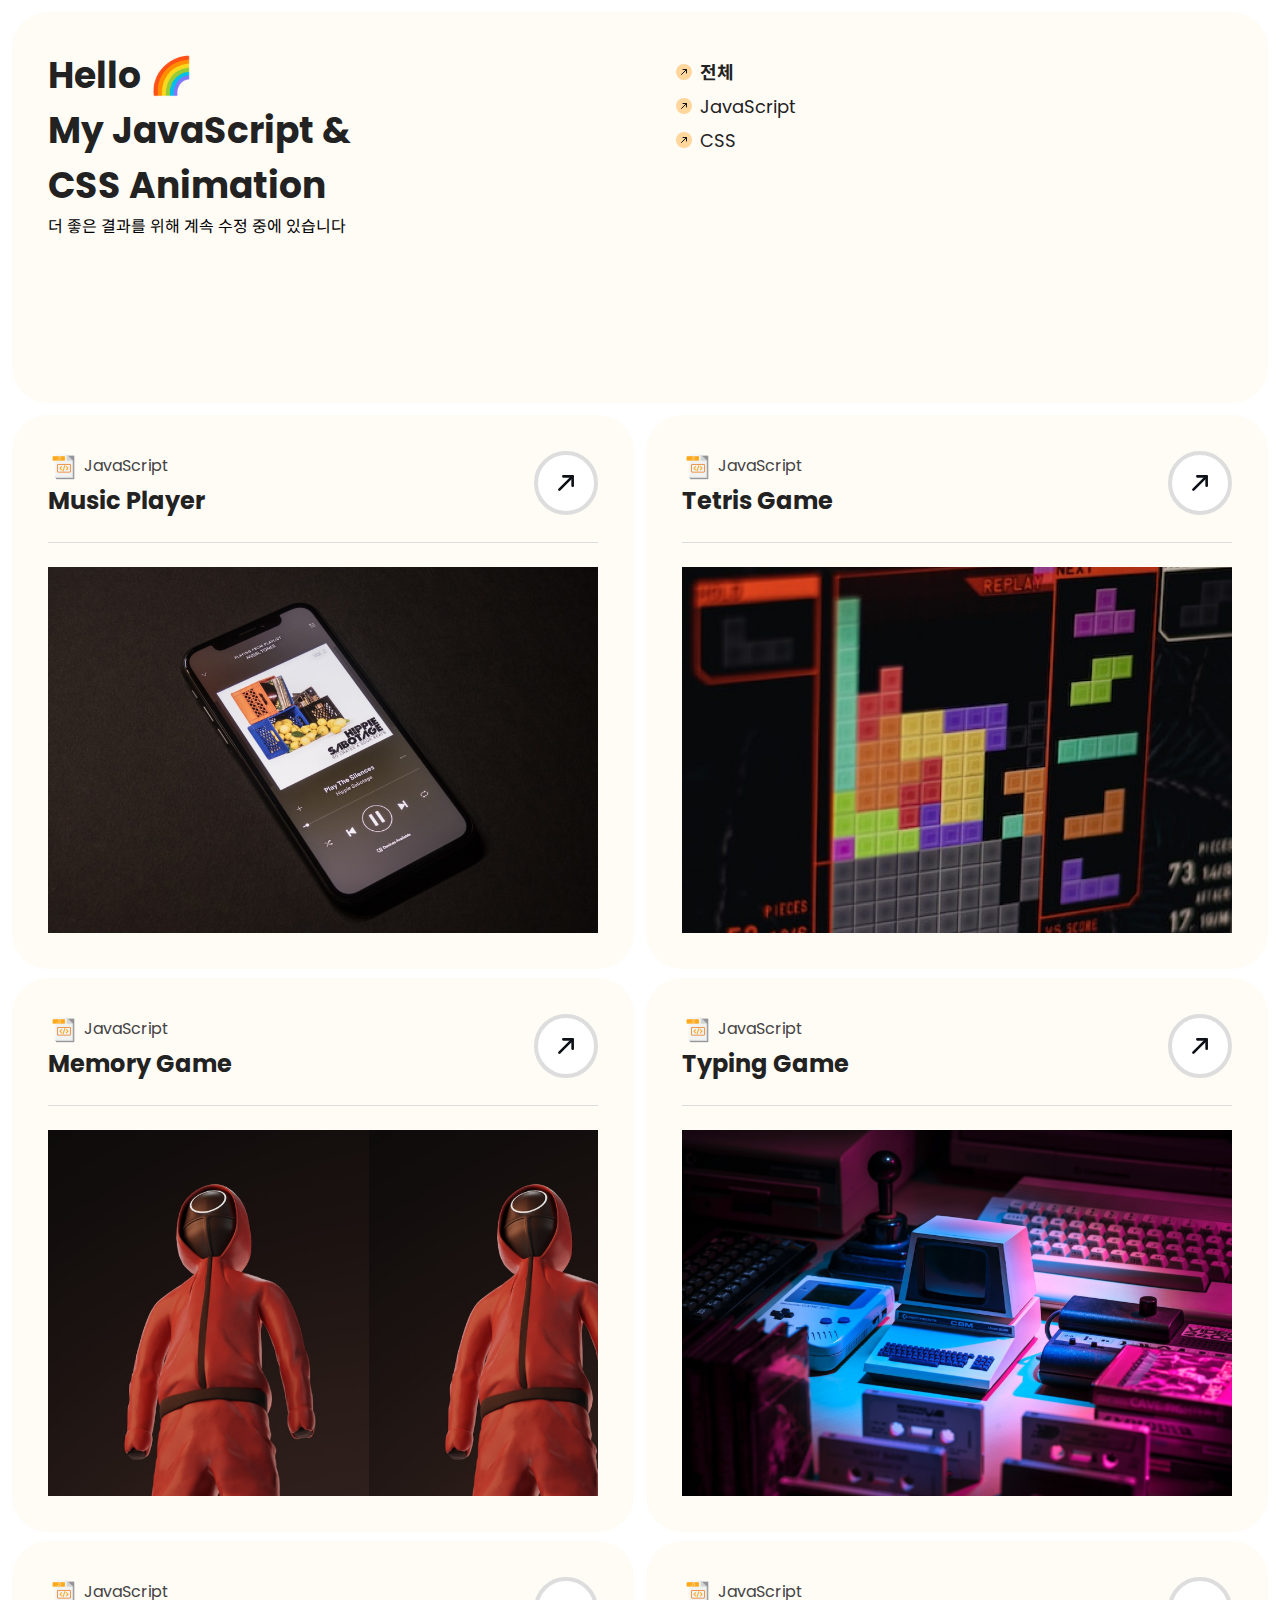
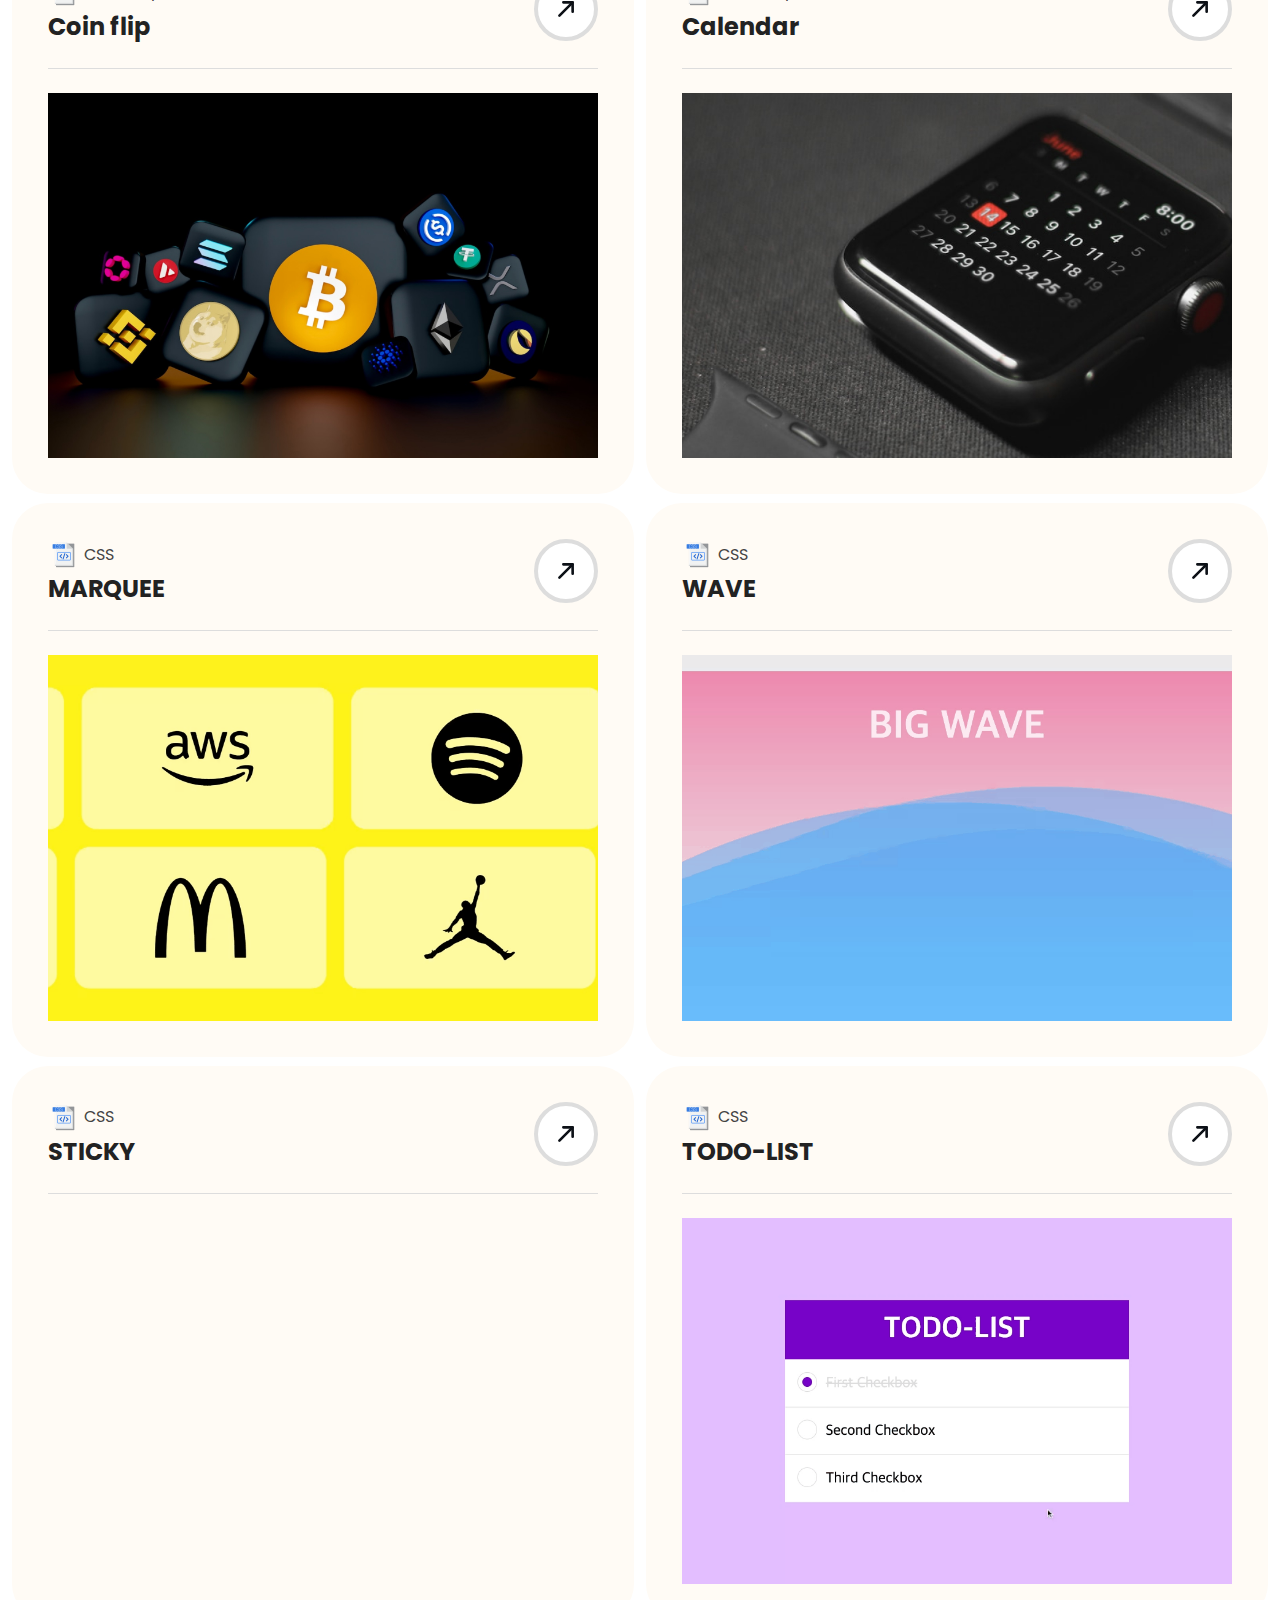
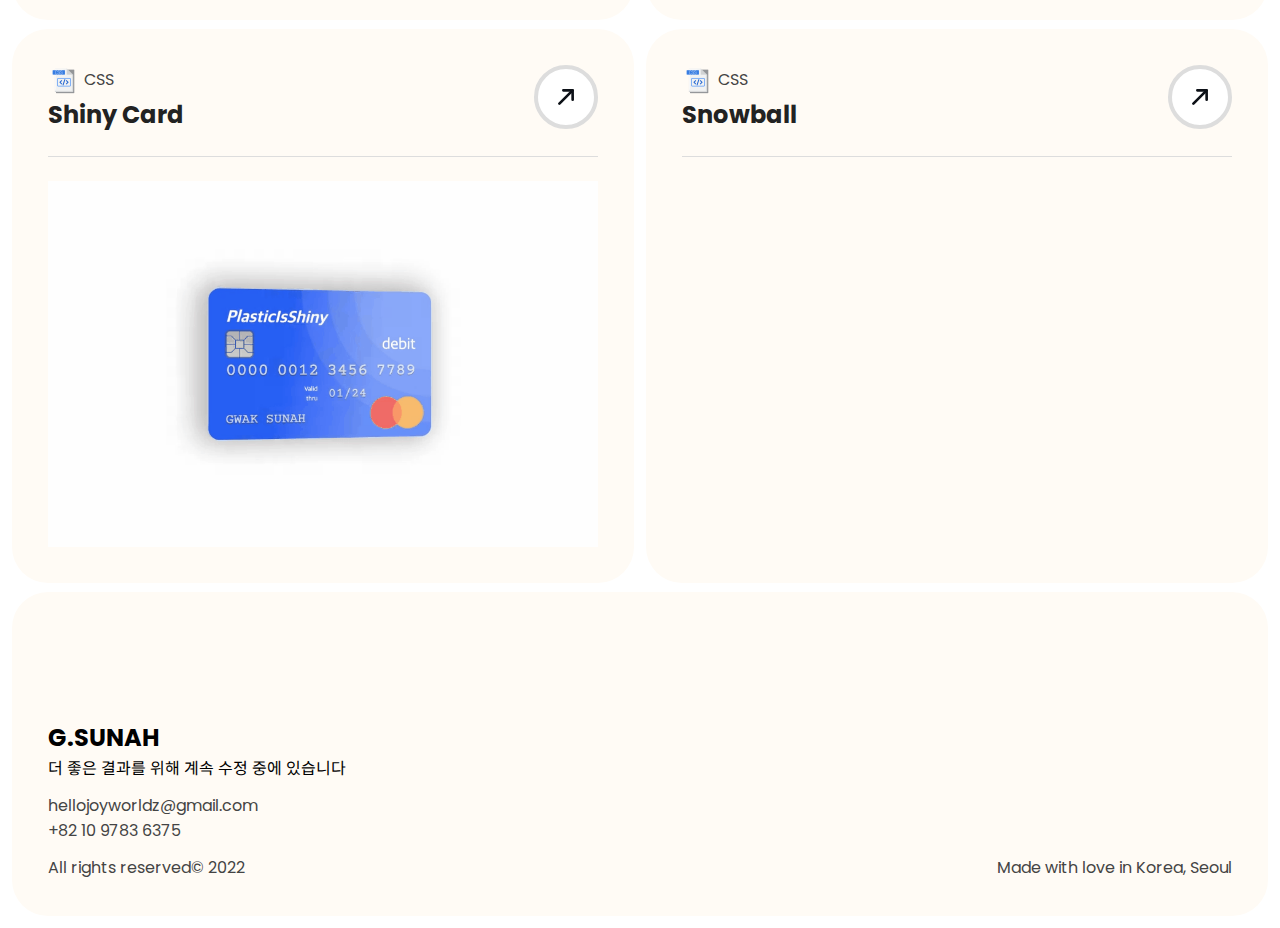
==== commit 6053ae7a: "22.12.19 18:39" ====
--- a/jscss/index.html
+++ b/jscss/index.html
@@ -50,7 +50,7 @@
                         </div>
                     </a>
                 </li>
-                <!--
+                
                 <li class="card__item js-item js" data-category="js">
                     <a href="">
                         <div class="card__header">
@@ -65,7 +65,7 @@
                         </div>
                     </a>
                 </li>
-                -->
+                
                 <li class="card__item js-item js" data-category="js">
                     <a href="https://hellojoyworldz.github.io/myJS/game/memory" target="_blank">
                         <div class="card__header">
@@ -132,7 +132,7 @@
                         </div>
                         <div class="card__body">
                             <div class="card__thumb">
-                                <img class="card__thumbImg" src="./assets/img/mainSite__css01.jpg" width="960" height="640" alt="">
+                                <span class="card__thumbGif" style="background-image:url('./assets/img/mainSite__marquee.gif')"></span>
                             </div>
                         </div>
                     </a>
@@ -147,7 +147,7 @@
                         </div>
                         <div class="card__body">
                             <div class="card__thumb">
-                                <img class="card__thumbImg" src="./assets/img/mainSite__css02.jpg" width="960" height="640" alt="">
+                                <span class="card__thumbGif" style="background-image:url('./assets/img/mainSite__wave.gif')"></span>
                             </div>
                         </div>
                     </a>
@@ -162,7 +162,7 @@
                         </div>
                         <div class="card__body">
                             <div class="card__thumb">
-                                <img class="card__thumbImg" src="./assets/img/mainSite__css03.jpg" width="960" height="640" alt="">
+                                <span class="card__thumbGif" style="background-image:url('./assets/img/mainSIte__sticky.gif')"></span>
                             </div>
                         </div>
                     </a>
@@ -177,7 +177,35 @@
                         </div>
                         <div class="card__body">
                             <div class="card__thumb">
-                                <img class="card__thumbImg" src="./assets/img/mainSite__css04.jpg" width="960" height="640" alt="">
+                                <span class="card__thumbGif" style="background-image:url('./assets/img/mainSite__todo.gif')"></span>
+                            </div>
+                        </div>
+                    </a>
+                </li>
+                <li class="card__item js-item css" data-category="css">
+                    <a href="https://hellojoyworldz.github.io/myCSS/animation/card" target="_blank">
+                        <div class="card__header">
+                            <span class="card__cate"><i class="cm-icon cm-icon--css"></i> CSS</span>
+                            <strong class="card__tit">Shiny Card</strong>
+                            <span class="card__view">바로가기</span>
+                        </div>
+                        <div class="card__body">
+                            <div class="card__thumb">
+                                <span class="card__thumbGif" style="background-image:url('./assets/img/mainSite__card.gif')"></span>
+                            </div>
+                        </div>
+                    </a>
+                </li>
+                <li class="card__item js-item css" data-category="css">
+                    <a href="https://hellojoyworldz.github.io/myCSS/animation/snowball" target="_blank">
+                        <div class="card__header">
+                            <span class="card__cate"><i class="cm-icon cm-icon--css"></i> CSS</span>
+                            <strong class="card__tit">Snowball</strong>
+                            <span class="card__view">바로가기</span>
+                        </div>
+                        <div class="card__body">
+                            <div class="card__thumb">
+                                <span class="card__thumbGif" style="background-image:url('./assets/img/mainSite__snowball.gif')"></span>
                             </div>
                         </div>
                     </a>
--- a/jscss/assets/css/common.css
+++ b/jscss/assets/css/common.css
@@ -227,7 +227,11 @@
   z-index: -1;
 }
 .card__list--type01 .card__thumb {
-  display: block;
+  position: relative;
+  display: block;
+  width: 100%;
+  height: 0px;
+  padding-bottom: 66.5%;
   overflow: hidden;
 }
 .card__list--type01 .card__thumbImg {
@@ -235,6 +239,15 @@
   width: 100%;
   height: auto;
   transition: 0.3s;
+}
+.card__list--type01 .card__thumbGif {
+  position: absolute;
+  top: 0;
+  left: 0;
+  width: 100%;
+  height: 100%;
+  background-size: 200%;
+  background-position: 50% 50%;
 }
 .card__list--type01 .card__type {
   font-size: 0px;
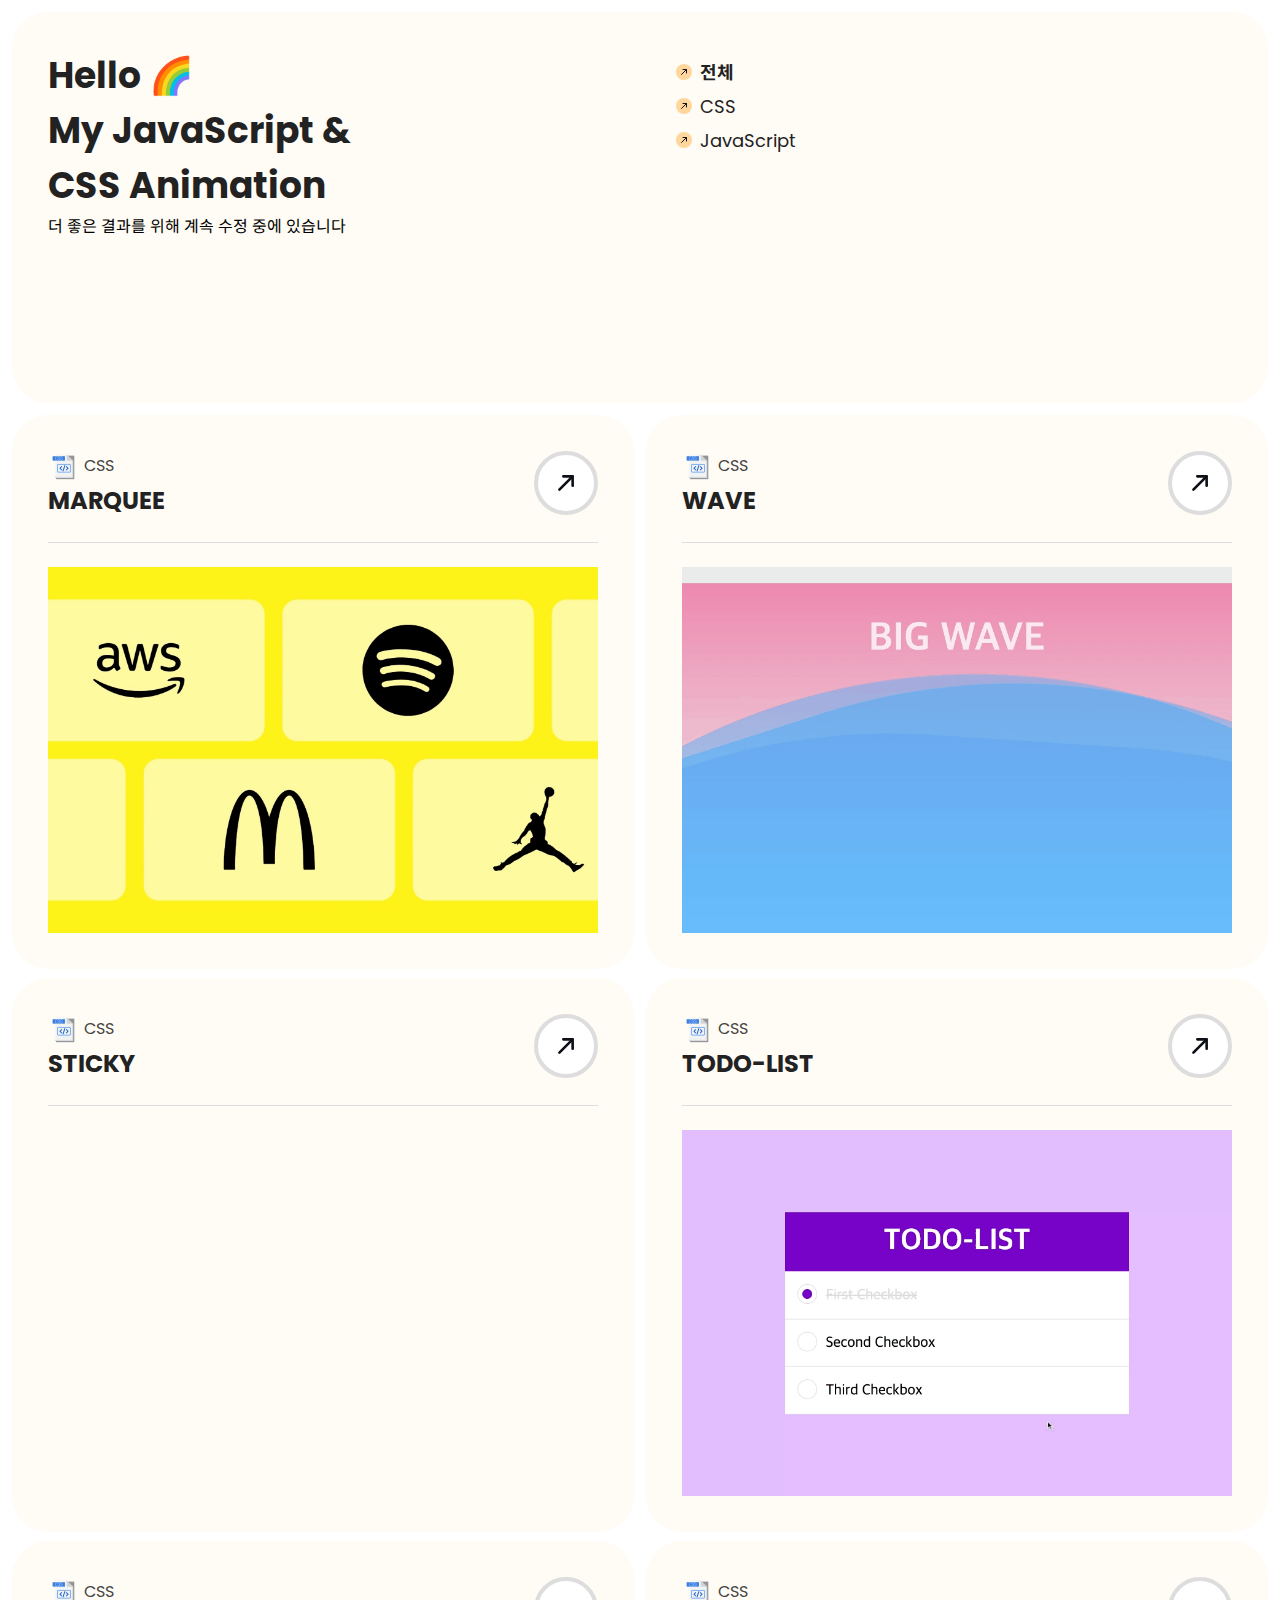
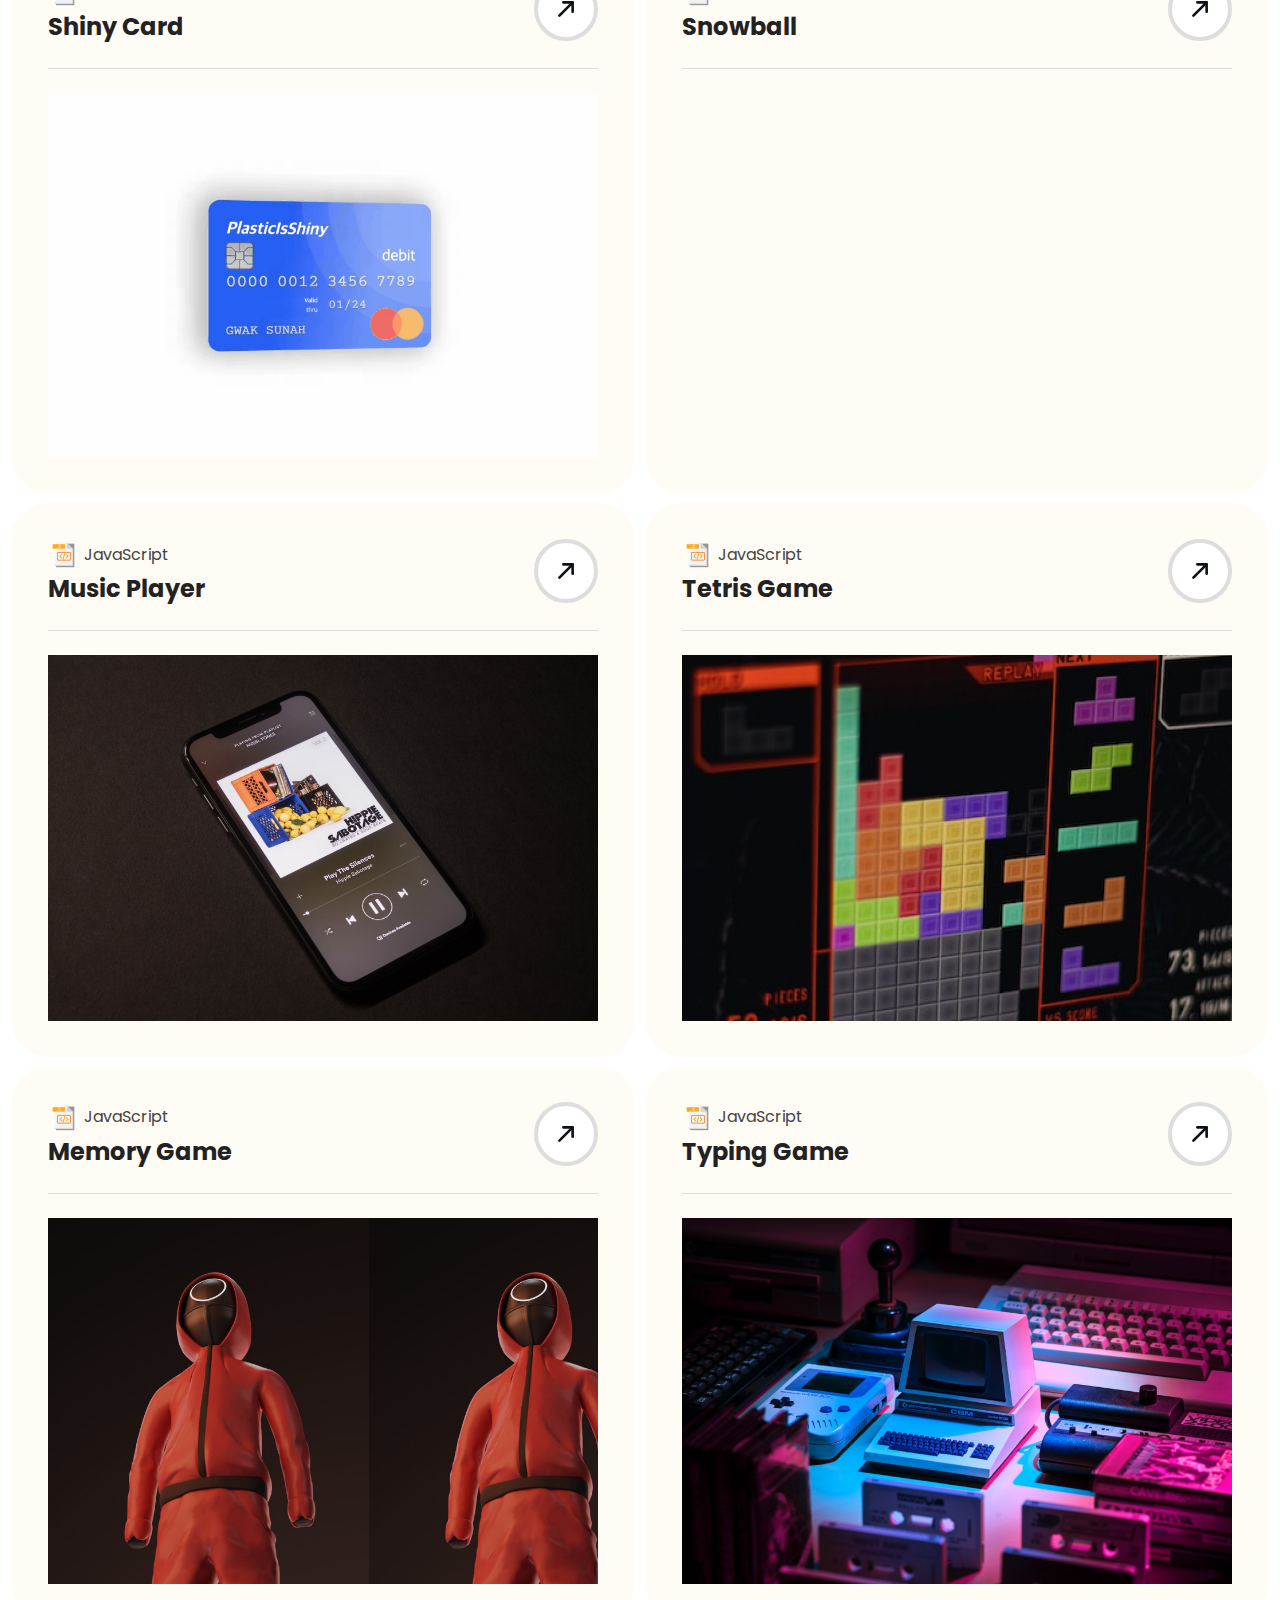
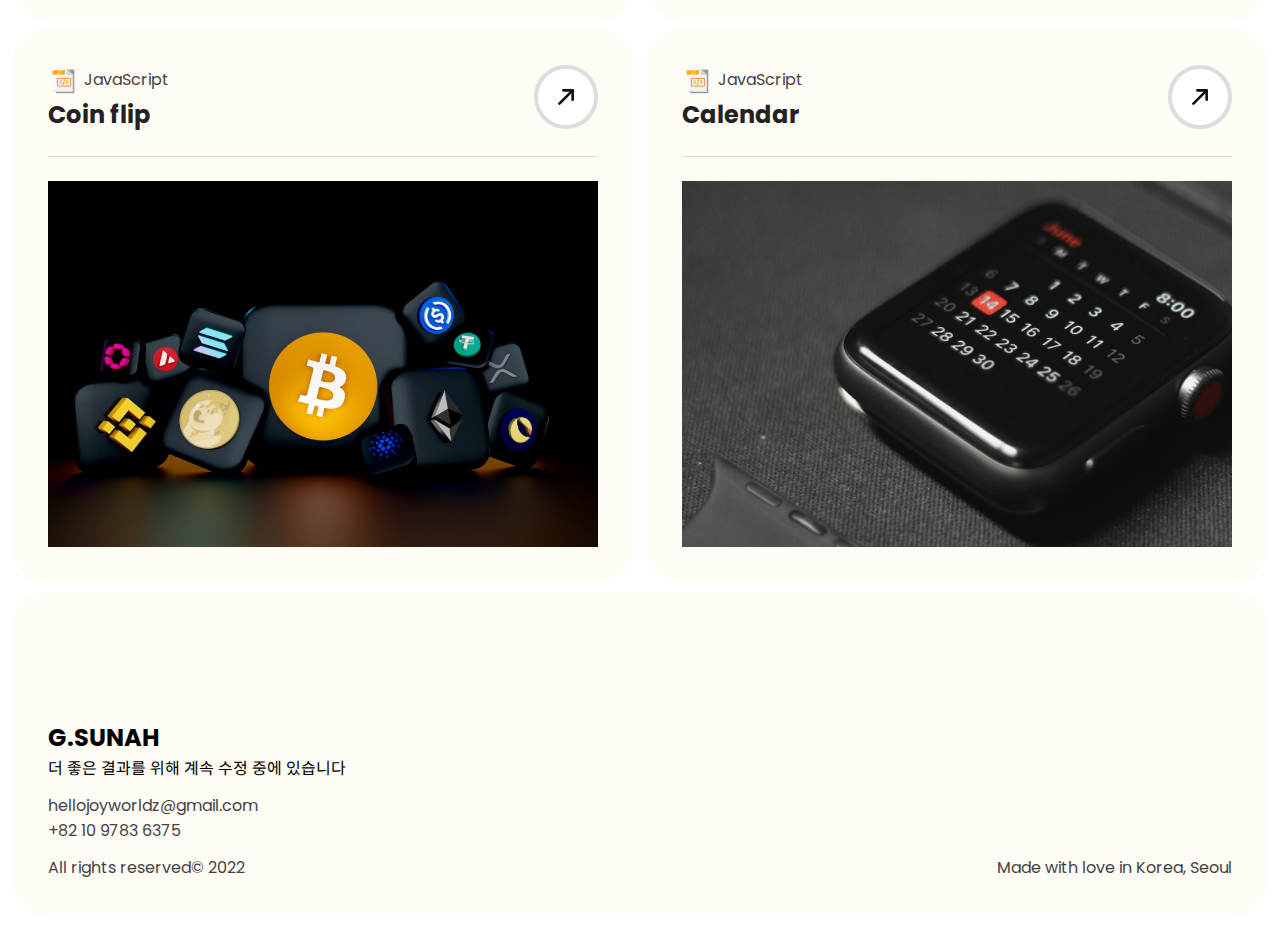
==== commit dddbee80: "22.12.20 09:21" ====
--- a/jscss/index.html
+++ b/jscss/index.html
@@ -26,8 +26,8 @@
         <nav class="gnb">
             <div class="gnb__list js-filters-group js-button-group">
                 <button type="button" data-filter="*" class="gnb__item active" >전체</button>
+                <button type="button" data-filter=".css" class="gnb__item" >CSS</button>
                 <button type="button" data-filter=".javascript" class="gnb__item" >JavaScript</button>
-                <button type="button" data-filter=".css" class="gnb__item" >CSS</button>
             </div>
         </nav>
     </header>
@@ -36,6 +36,90 @@
         <section class="card__list--type01">
             <h2 class="screenHide">작업물 리스트</h2>
             <ul class="card__list js-list">
+                <li class="card__item js-item css" data-category="css">
+                    <a href="https://hellojoyworldz.github.io/myCSS/animation/marquee" target="_blank">
+                        <div class="card__header">
+                            <span class="card__cate"><i class="cm-icon cm-icon--css"></i> CSS</span>
+                            <strong class="card__tit">MARQUEE</strong>
+                            <span class="card__view">바로가기</span>
+                        </div>
+                        <div class="card__body">
+                            <div class="card__thumb">
+                                <span class="card__thumbGif" style="background-image:url('./assets/img/mainSite__marquee.gif')"></span>
+                            </div>
+                        </div>
+                    </a>
+                </li>
+                <li class="card__item js-item css" data-category="css">
+                    <a href="https://hellojoyworldz.github.io/myCSS/animation/wave" target="_blank">
+                        <div class="card__header">
+                            <span class="card__cate"><i class="cm-icon cm-icon--css"></i> CSS</span>
+                            <strong class="card__tit">WAVE</strong>
+                            <span class="card__view">바로가기</span>
+                        </div>
+                        <div class="card__body">
+                            <div class="card__thumb">
+                                <span class="card__thumbGif" style="background-image:url('./assets/img/mainSite__wave.gif')"></span>
+                            </div>
+                        </div>
+                    </a>
+                </li>
+                <li class="card__item js-item css" data-category="css">
+                    <a href="https://hellojoyworldz.github.io/myCSS/animation/sticky" target="_blank">
+                        <div class="card__header">
+                            <span class="card__cate"><i class="cm-icon cm-icon--css"></i> CSS</span>
+                            <strong class="card__tit">STICKY</strong>
+                            <span class="card__view">바로가기</span>
+                        </div>
+                        <div class="card__body">
+                            <div class="card__thumb">
+                                <span class="card__thumbGif" style="background-image:url('./assets/img/mainSite__sticky.gif')"></span>
+                            </div>
+                        </div>
+                    </a>
+                </li>
+                <li class="card__item js-item css" data-category="css">
+                    <a href="https://hellojoyworldz.github.io/myCSS/animation/todo" target="_blank">
+                        <div class="card__header">
+                            <span class="card__cate"><i class="cm-icon cm-icon--css"></i> CSS</span>
+                            <strong class="card__tit">TODO-LIST</strong>
+                            <span class="card__view">바로가기</span>
+                        </div>
+                        <div class="card__body">
+                            <div class="card__thumb">
+                                <span class="card__thumbGif" style="background-image:url('./assets/img/mainSite__todo.gif')"></span>
+                            </div>
+                        </div>
+                    </a>
+                </li>
+                <li class="card__item js-item css" data-category="css">
+                    <a href="https://hellojoyworldz.github.io/myCSS/animation/card" target="_blank">
+                        <div class="card__header">
+                            <span class="card__cate"><i class="cm-icon cm-icon--css"></i> CSS</span>
+                            <strong class="card__tit">Shiny Card</strong>
+                            <span class="card__view">바로가기</span>
+                        </div>
+                        <div class="card__body">
+                            <div class="card__thumb">
+                                <span class="card__thumbGif" style="background-image:url('./assets/img/mainSite__card.gif')"></span>
+                            </div>
+                        </div>
+                    </a>
+                </li>
+                <li class="card__item js-item css" data-category="css">
+                    <a href="https://hellojoyworldz.github.io/myCSS/animation/snowball" target="_blank">
+                        <div class="card__header">
+                            <span class="card__cate"><i class="cm-icon cm-icon--css"></i> CSS</span>
+                            <strong class="card__tit">Snowball</strong>
+                            <span class="card__view">바로가기</span>
+                        </div>
+                        <div class="card__body">
+                            <div class="card__thumb">
+                                <span class="card__thumbGif" style="background-image:url('./assets/img/mainSite__snowball.gif')"></span>
+                            </div>
+                        </div>
+                    </a>
+                </li>
                 <li class="card__item js-item js" data-category="js">
                     <a href="https://hellojoyworldz.github.io/myJS/game/music" target="_blank">
                         <div class="card__header">
@@ -50,7 +134,6 @@
                         </div>
                     </a>
                 </li>
-                
                 <li class="card__item js-item js" data-category="js">
                     <a href="">
                         <div class="card__header">
@@ -65,7 +148,6 @@
                         </div>
                     </a>
                 </li>
-                
                 <li class="card__item js-item js" data-category="js">
                     <a href="https://hellojoyworldz.github.io/myJS/game/memory" target="_blank">
                         <div class="card__header">
@@ -122,95 +204,6 @@
                         </div>
                     </a>
                 </li>
-                
-                <li class="card__item js-item css" data-category="css">
-                    <a href="https://hellojoyworldz.github.io/myCSS/animation/marquee" target="_blank">
-                        <div class="card__header">
-                            <span class="card__cate"><i class="cm-icon cm-icon--css"></i> CSS</span>
-                            <strong class="card__tit">MARQUEE</strong>
-                            <span class="card__view">바로가기</span>
-                        </div>
-                        <div class="card__body">
-                            <div class="card__thumb">
-                                <span class="card__thumbGif" style="background-image:url('./assets/img/mainSite__marquee.gif')"></span>
-                            </div>
-                        </div>
-                    </a>
-                </li>
-
-                <li class="card__item js-item css" data-category="css">
-                    <a href="https://hellojoyworldz.github.io/myCSS/animation/wave" target="_blank">
-                        <div class="card__header">
-                            <span class="card__cate"><i class="cm-icon cm-icon--css"></i> CSS</span>
-                            <strong class="card__tit">WAVE</strong>
-                            <span class="card__view">바로가기</span>
-                        </div>
-                        <div class="card__body">
-                            <div class="card__thumb">
-                                <span class="card__thumbGif" style="background-image:url('./assets/img/mainSite__wave.gif')"></span>
-                            </div>
-                        </div>
-                    </a>
-                </li>
-                
-                <li class="card__item js-item css" data-category="css">
-                    <a href="https://hellojoyworldz.github.io/myCSS/animation/sticky" target="_blank">
-                        <div class="card__header">
-                            <span class="card__cate"><i class="cm-icon cm-icon--css"></i> CSS</span>
-                            <strong class="card__tit">STICKY</strong>
-                            <span class="card__view">바로가기</span>
-                        </div>
-                        <div class="card__body">
-                            <div class="card__thumb">
-                                <span class="card__thumbGif" style="background-image:url('./assets/img/mainSIte__sticky.gif')"></span>
-                            </div>
-                        </div>
-                    </a>
-                </li>
-                
-                <li class="card__item js-item css" data-category="css">
-                    <a href="https://hellojoyworldz.github.io/myCSS/animation/todo" target="_blank">
-                        <div class="card__header">
-                            <span class="card__cate"><i class="cm-icon cm-icon--css"></i> CSS</span>
-                            <strong class="card__tit">TODO-LIST</strong>
-                            <span class="card__view">바로가기</span>
-                        </div>
-                        <div class="card__body">
-                            <div class="card__thumb">
-                                <span class="card__thumbGif" style="background-image:url('./assets/img/mainSite__todo.gif')"></span>
-                            </div>
-                        </div>
-                    </a>
-                </li>
-                <li class="card__item js-item css" data-category="css">
-                    <a href="https://hellojoyworldz.github.io/myCSS/animation/card" target="_blank">
-                        <div class="card__header">
-                            <span class="card__cate"><i class="cm-icon cm-icon--css"></i> CSS</span>
-                            <strong class="card__tit">Shiny Card</strong>
-                            <span class="card__view">바로가기</span>
-                        </div>
-                        <div class="card__body">
-                            <div class="card__thumb">
-                                <span class="card__thumbGif" style="background-image:url('./assets/img/mainSite__card.gif')"></span>
-                            </div>
-                        </div>
-                    </a>
-                </li>
-                <li class="card__item js-item css" data-category="css">
-                    <a href="https://hellojoyworldz.github.io/myCSS/animation/snowball" target="_blank">
-                        <div class="card__header">
-                            <span class="card__cate"><i class="cm-icon cm-icon--css"></i> CSS</span>
-                            <strong class="card__tit">Snowball</strong>
-                            <span class="card__view">바로가기</span>
-                        </div>
-                        <div class="card__body">
-                            <div class="card__thumb">
-                                <span class="card__thumbGif" style="background-image:url('./assets/img/mainSite__snowball.gif')"></span>
-                            </div>
-                        </div>
-                    </a>
-                </li>
-
             </ul>
         </section>
     </main>
--- a/jscss/assets/css/common.css
+++ b/jscss/assets/css/common.css
@@ -249,6 +249,9 @@
   background-size: 200%;
   background-position: 50% 50%;
 }
+.card__list--type01 .card__desc {
+  font-size: 16px;
+}
 .card__list--type01 .card__type {
   font-size: 0px;
 }
